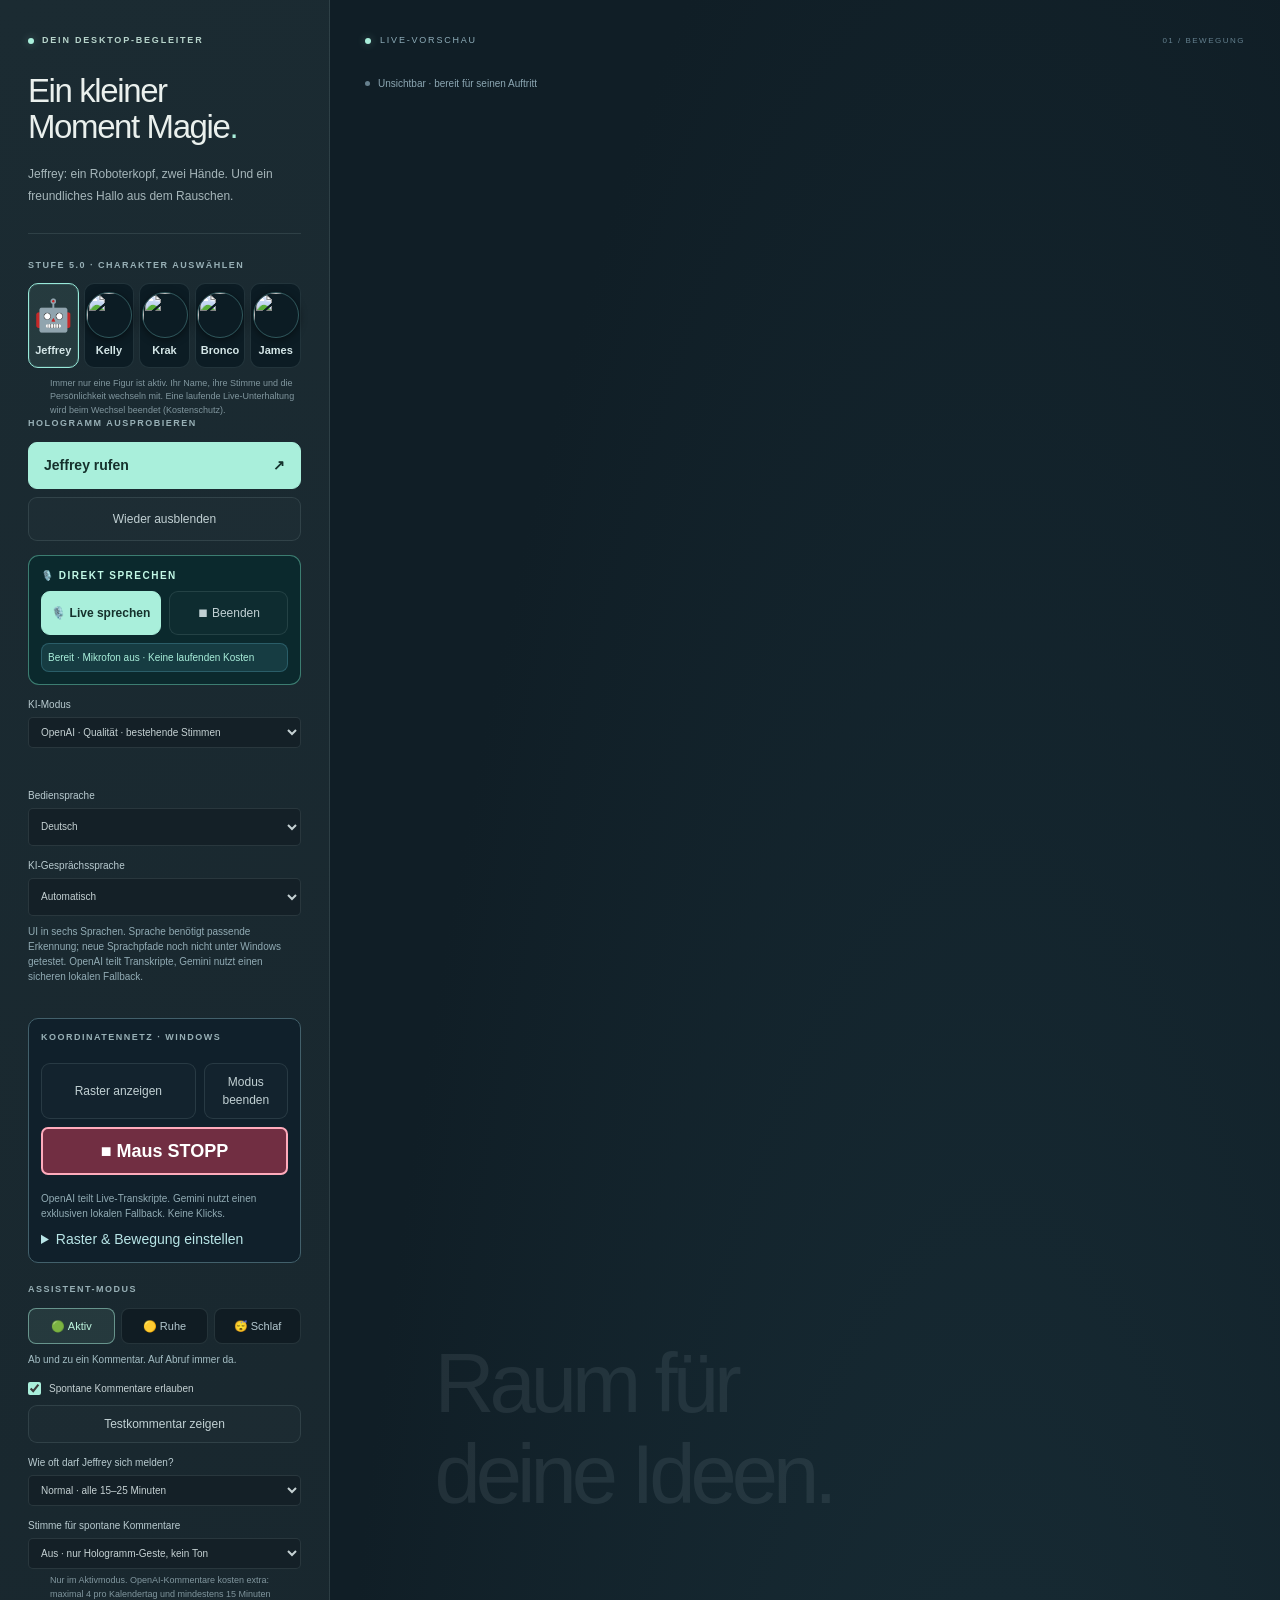
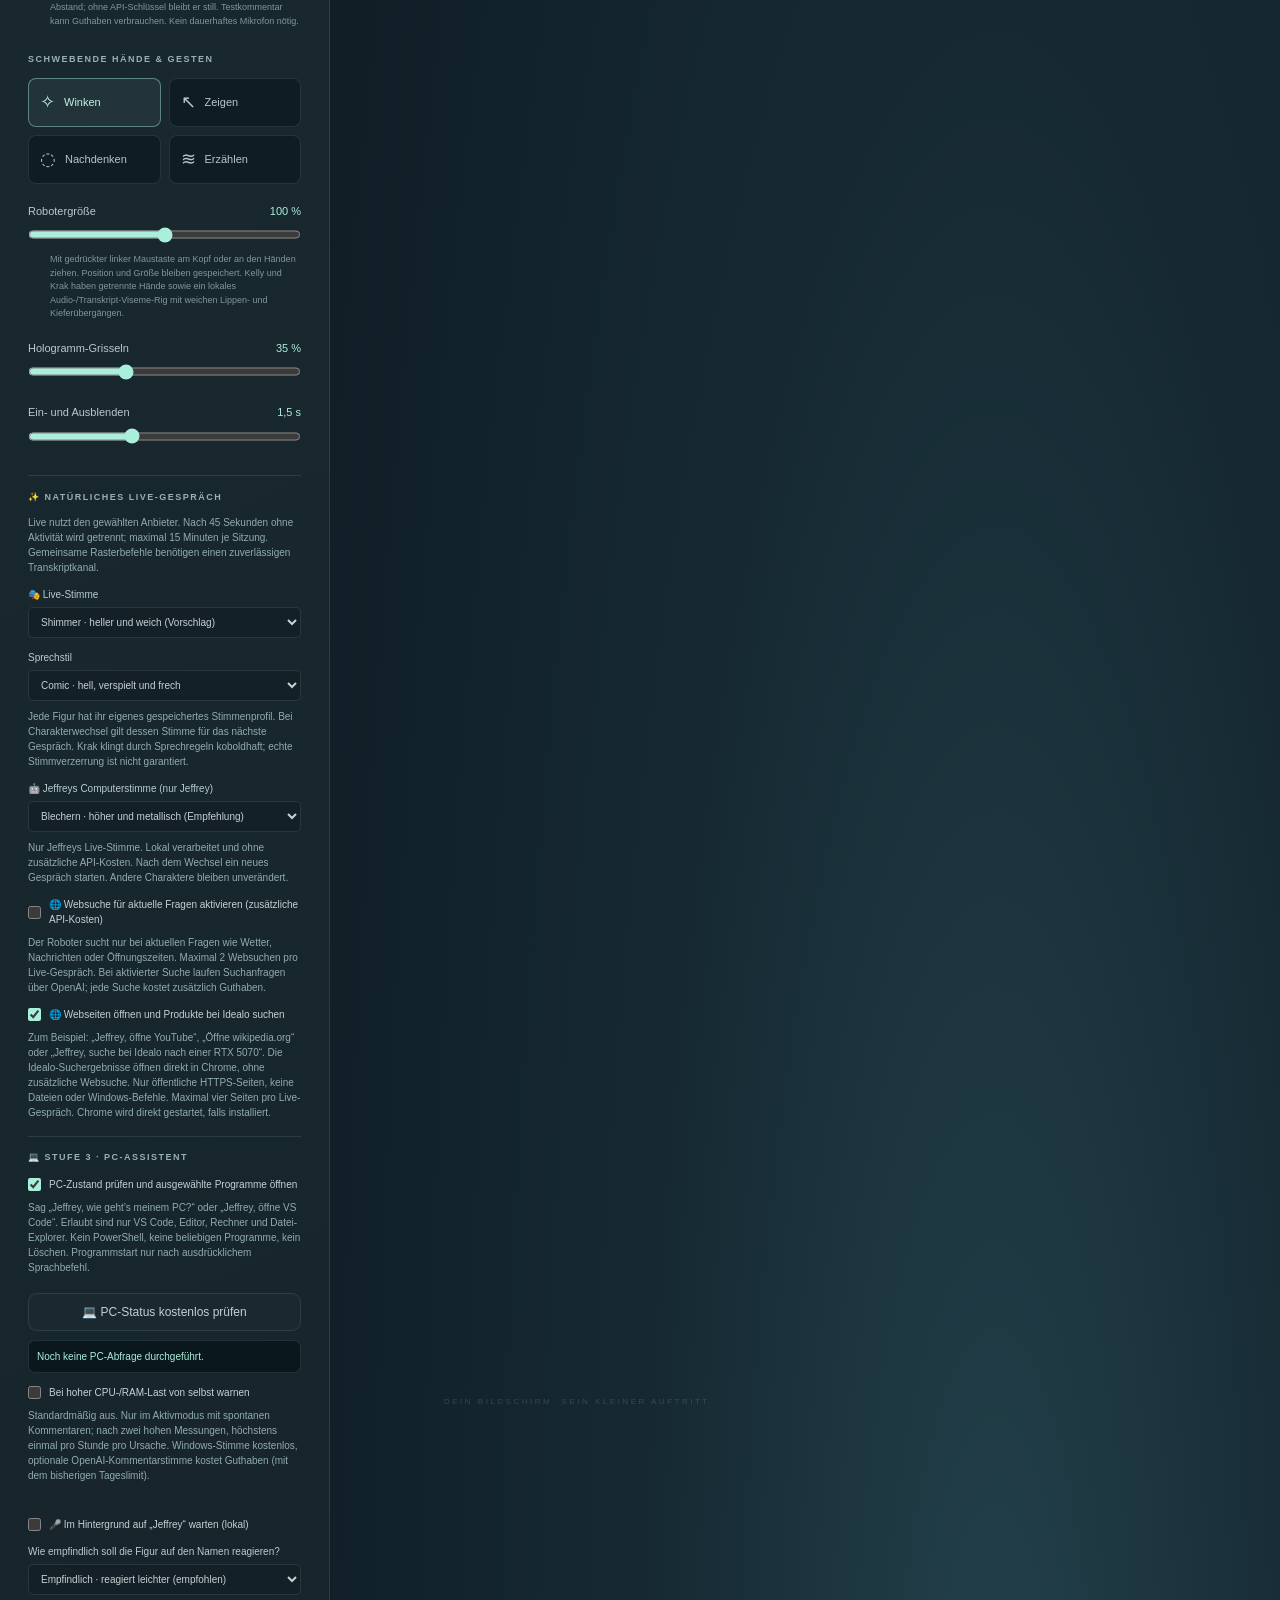
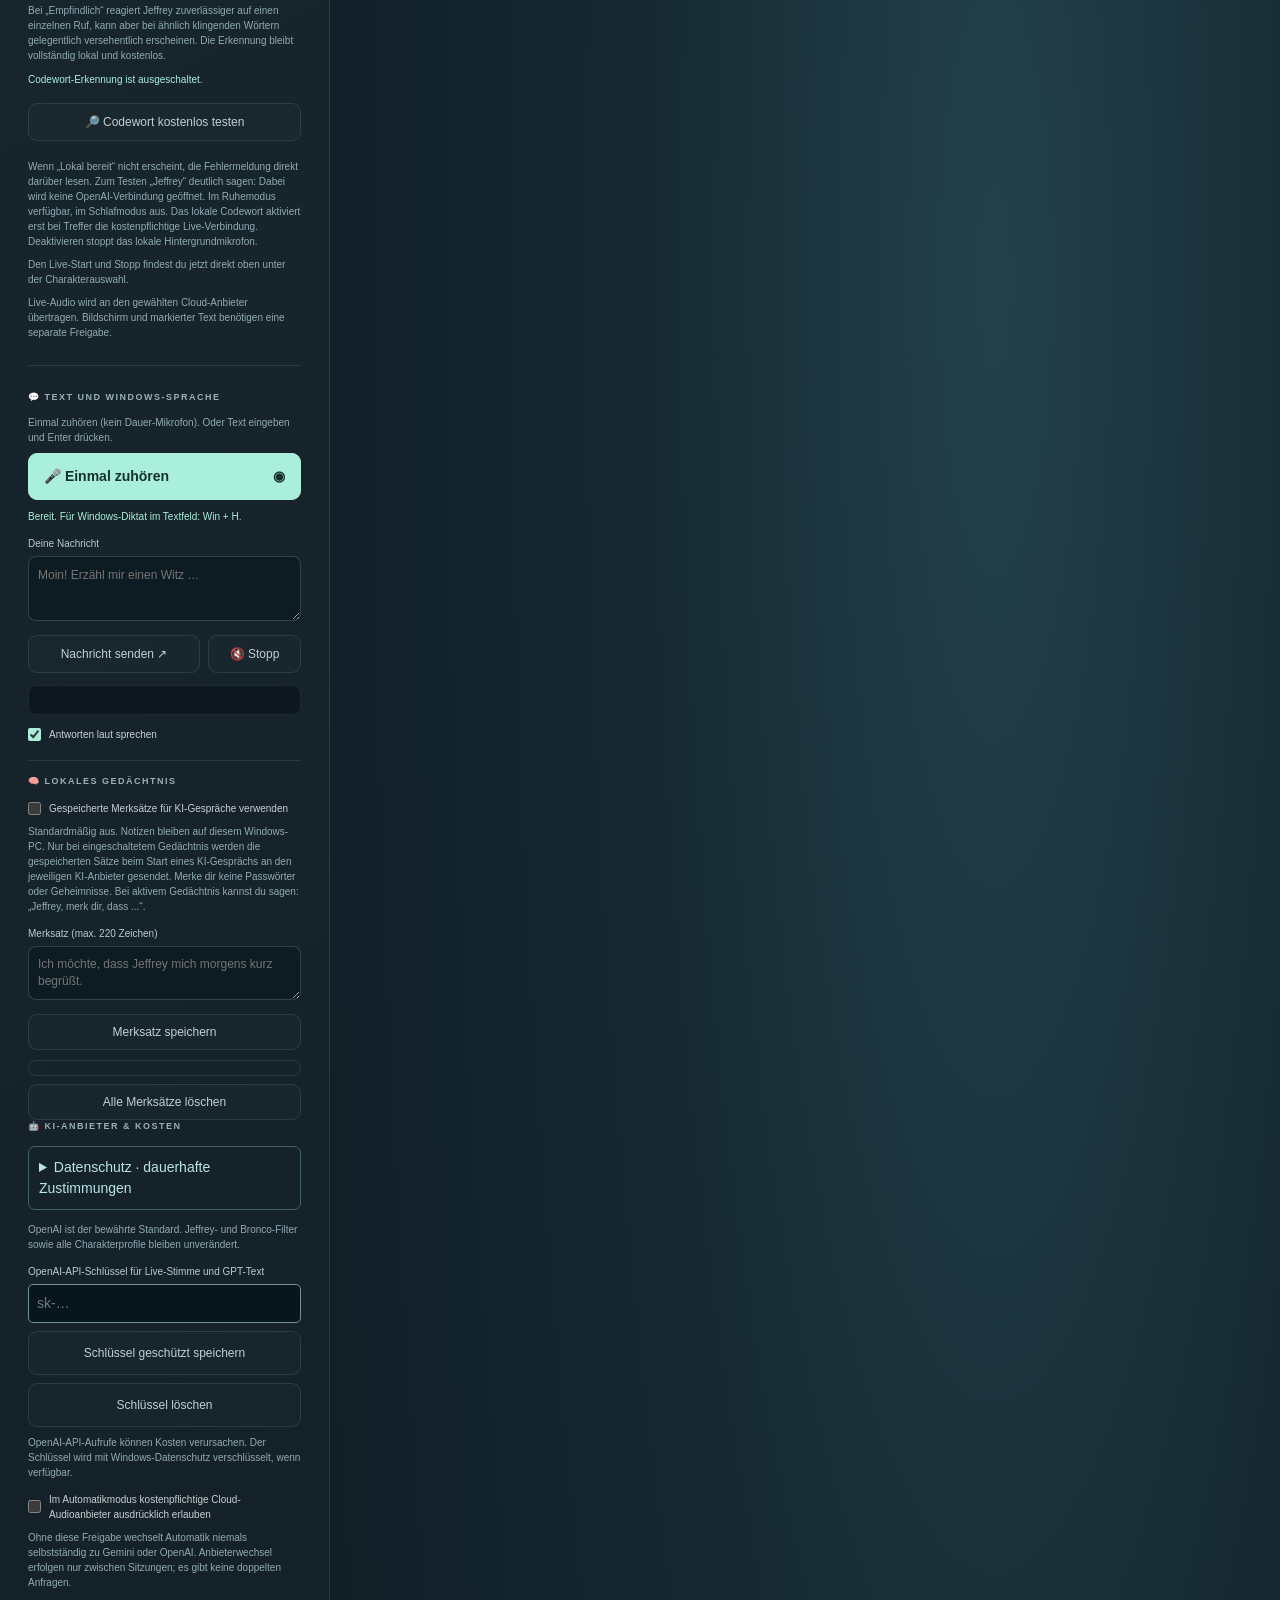
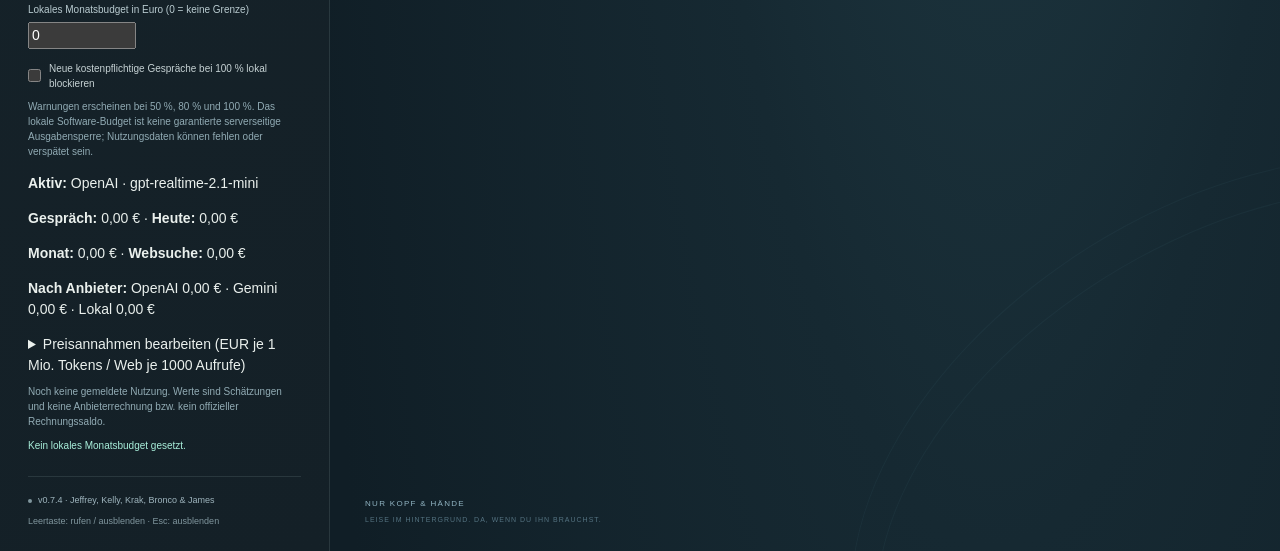
==== index.html @ 5d741fe4 "feat: localize controls and coordinate speech microphone ownership" ====
<!doctype html>
<html lang="de">
<head>
  <meta charset="utf-8">
  <meta name="viewport" content="width=device-width,initial-scale=1">
  <meta http-equiv="Content-Security-Policy" content="default-src 'self'; script-src 'self'; style-src 'self' 'unsafe-inline'; img-src 'self' data:; connect-src https://api.openai.com wss://*.openai.com; media-src 'self' blob:; object-src 'none'; base-uri 'none'; form-action 'none'">
  <title>Jeffrey & Freunde · Desktop-Assistent</title>
  <link rel="stylesheet" href="style.css">
  <link rel="stylesheet" href="lip-sync.css">
  <script src="locales/catalog.js" defer></script>
  <script src="i18n.js" defer></script>
  <script src="i18n-runtime.js" defer></script>
  <script src="mouse-locales.js" defer></script>
  <script src="model.js" defer></script>
  <script src="lip-sync.js" defer></script>
  <script src="renderer.js" defer></script>
  <script src="voice-commands.js" defer></script>
  <script src="mouse-commands.js" defer></script>
  <script src="bronco-voice.js" defer></script>
  <script src="jeffrey-voice.js" defer></script>
  <script src="realtime.js" defer></script>
  <script src="lip-sync-runtime.js" defer></script>
  <script src="visual-preview.js" defer></script>
</head>
<body>
  <main class="workspace">
    <aside class="panel">
      <div class="eyebrow"><span class="dot"></span> DEIN DESKTOP-BEGLEITER</div>
      <h1>Ein kleiner<br>Moment Magie<span>.</span></h1>
      <p class="intro" id="character-intro">Jeffrey: ein Roboterkopf, zwei Hände. Und ein freundliches Hallo aus dem Rauschen.</p>
      <div class="divider"></div>
      <div class="section-title">STUFE 5.0 · CHARAKTER AUSWÄHLEN</div>
      <div class="character-cards" role="group" aria-label="Desktop-Charakter">
        <button type="button" class="character-pick" data-character-choice="jeffrey" aria-pressed="true"><span class="mini-icon">🤖</span><span>Jeffrey</span></button>
        <button type="button" class="character-pick" data-character-choice="kelly" aria-pressed="false"><img src="assets/kelly.png" alt=""><span>Kelly</span></button>
        <button type="button" class="character-pick" data-character-choice="krak" aria-pressed="false"><img src="assets/krak.png" alt=""><span>Krak</span></button>
        <button type="button" class="character-pick" data-character-choice="bronco" aria-pressed="false"><img src="assets/bronco.png" alt=""><span>Bronco</span></button>
        <button type="button" class="character-pick" data-character-choice="james" aria-pressed="false"><img src="assets/james.png" alt=""><span>James</span></button>
      </div>
      <p class="hint">Immer nur eine Figur ist aktiv. Ihr Name, ihre Stimme und die Persönlichkeit wechseln mit. Eine laufende Live-Unterhaltung wird beim Wechsel beendet (Kostenschutz).</p>
      <div class="section-title">HOLOGRAMM AUSPROBIEREN</div>
      <button id="appear" class="primary">Jeffrey rufen <span>↗</span></button>
      <button id="dismiss" class="secondary">Wieder ausblenden</button>
      <div class="quick-live" aria-label="Schneller Gesprächsstart">
        <div class="section-title">🎙️ DIREKT SPRECHEN</div>
        <div class="voice-row"><button id="realtime-start" class="primary" type="button">🎙️ Live sprechen</button><button id="realtime-stop" class="secondary" type="button" disabled>⏹ Beenden</button></div>
        <p id="realtime-status" class="voice-status" role="status">Bereit · Mikrofon aus · Keine laufenden Kosten</p>
        <p id="realtime-error" class="voice-error" role="alert" hidden></p>
      </div>
      <div class="quick-provider">
        <label class="voice-label" for="ai-provider">KI-Modus</label>
        <select id="ai-provider" class="voice-select">
          <option value="openai" selected>OpenAI · Qualität · bestehende Stimmen</option>
          <option value="gemini">Gemini · Sparmodus · andere Stimmen</option>
          <option value="local">Lokal · Offline-Text über eigenen Server</option>
          <option value="auto">Automatisch · Kosten optimieren</option>
        </select>
      </div>
      <div class="language-settings" aria-label="Spracheinstellungen">
        <label class="voice-label" for="ui-locale" data-i18n="language.ui">Bediensprache</label>
        <select id="ui-locale" class="voice-select">
          <option value="de-DE">Deutsch</option><option value="en-GB">English</option><option value="zh-CN">简体中文</option><option value="ja-JP">日本語</option><option value="es-ES">Español</option><option value="pt-BR">Português (Brasil)</option>
        </select>
        <label class="voice-label" for="conversation-language" data-i18n="language.conversation">KI-Gesprächssprache</label>
        <select id="conversation-language" class="voice-select">
          <option value="auto" data-i18n="language.automatic">Automatisch</option><option value="de-DE">Deutsch</option><option value="en-GB">English</option><option value="zh-CN">简体中文</option><option value="ja-JP">日本語</option><option value="es-ES">Español</option><option value="pt-BR">Português (Brasil)</option>
        </select>
        <p class="voice-hint" data-i18n="language.notice"></p>
      </div>
      <section class="mouse-panel" aria-label="Lokale Mauspositionierung">
        <div class="section-title">KOORDINATENNETZ · WINDOWS</div>
        <div class="voice-row"><button id="mouse-start" class="secondary" type="button">Raster anzeigen</button><button id="mouse-exit" class="secondary" type="button">Modus beenden</button></div>
        <button id="mouse-stop" class="mouse-stop" type="button">■ Maus STOPP</button>
        <p id="mouse-status" class="voice-hint" role="status">Aus · Keine Klicks. Im Koordinatenmodus hört Windows lokal zu; Live pausiert.</p>
        <details><summary>Raster &amp; Bewegung einstellen</summary>
          <label for="mouse-opacity" class="voice-label">Sichtbarkeit <output id="mouse-opacity-value">100 %</output></label>
          <input id="mouse-opacity" type="range" min="0" max="100" step="1" value="100">
          <label for="mouse-speed" class="voice-label">Bewegungsgeschwindigkeit (Pixel/Sekunde)</label><input id="mouse-speed" class="voice-input" type="number" min="200" max="3000" step="100" value="900">
          <label for="mouse-depth" class="voice-label">Maximale Unterteilungstiefe (1–8, zusätzlich Pixelgrenze)</label><input id="mouse-depth" class="voice-input" type="number" min="1" max="8" step="1" value="4">
          <p class="voice-hint">„Berta 3“, „links oben“, „Feld unterteilen“, „zurück“, „Raster ausblenden“. Bei 0 % bleibt die lokale Sprachsteuerung aktiv. „Koordinatennetz beenden“ schaltet sie aus.</p>
        </details>
      </section>
      <div class="section-title mode-title">ASSISTENT-MODUS</div>
      <div class="mode-grid" role="group" aria-label="Modus wählen">
        <button data-modechoice="active" aria-pressed="true">🟢 Aktiv</button>
        <button data-modechoice="quiet" aria-pressed="false">🟡 Ruhe</button>
        <button data-modechoice="sleep" aria-pressed="false">😴 Schlaf</button>
      </div>
      <p class="mode-description" id="mode-description">Ab und zu ein Kommentar. Auf Abruf immer da.</p>
      <label class="toggle comment-toggle"><input id="comments" type="checkbox" checked><span>Spontane Kommentare erlauben</span></label>
      <button id="test-comment" class="secondary">Testkommentar zeigen</button>
      <label for="comment-frequency" class="voice-label">Wie oft darf <span class="selected-name">Jeffrey</span> sich melden?</label>
      <select id="comment-frequency" class="voice-select">
        <option value="rare">Selten · alle 35–55 Minuten</option>
        <option value="normal" selected>Normal · alle 15–25 Minuten</option>
        <option value="often">Gesprächig · alle 7–12 Minuten</option>
      </select>
      <label for="comment-voice" class="voice-label">Stimme für spontane Kommentare</label>
      <select id="comment-voice" class="voice-select">
        <option value="off">Aus · nur Hologramm-Geste, kein Ton</option>
        <option value="windows">Windows-Stimme · kostenlos</option>
        <option value="openai">OpenAI-Stimme der Figur · kostenpflichtig</option>
      </select>
      <p class="hint">Nur im Aktivmodus. OpenAI-Kommentare kosten extra: maximal 4 pro Kalendertag und mindestens 15 Minuten Abstand; ohne API-Schlüssel bleibt er still. Testkommentar kann Guthaben verbrauchen. Kein dauerhaftes Mikrofon nötig.</p>
      <div class="section-title gesture-title">SCHWEBENDE HÄNDE & GESTEN</div>
      <div class="gestures" role="group" aria-label="Geste wählen">
        <button data-gesture="wave" aria-pressed="true">✧ <span>Winken</span></button>
        <button data-gesture="point" aria-pressed="false">↖ <span>Zeigen</span></button>
        <button data-gesture="think" aria-pressed="false">◌ <span>Nachdenken</span></button>
        <button data-gesture="talk" aria-pressed="false">≋ <span>Erzählen</span></button>
      </div>
      <label class="slider-label" for="size">Robotergröße <output id="size-value">100 %</output></label>
      <input id="size" type="range" min="50" max="150" step="5" value="100">
      <p class="hint">Mit gedrückter linker Maustaste am Kopf oder an den Händen ziehen. Position und Größe bleiben gespeichert. Kelly und Krak haben getrennte Hände sowie ein lokales Audio-/Transkript-Viseme-Rig mit weichen Lippen- und Kieferübergängen.</p>
      <label class="slider-label" for="intensity">Hologramm-Grisseln <output id="intensity-value">35 %</output></label>
      <input id="intensity" type="range" min="0" max="100" value="35">
      <label class="slider-label" for="duration">Ein- und Ausblenden <output id="duration-value">1,5 s</output></label>
      <input id="duration" type="range" min="600" max="3000" step="100" value="1500">

      <div class="native-position"><label for="corner">Bildschirmecke</label><select id="corner"><option value="bottom-right">Unten rechts</option><option value="bottom-left">Unten links</option><option value="top-right">Oben rechts</option><option value="top-left">Oben links</option><option value="free">Frei platziert</option></select></div>
      <div class="voice-panel">
        <div class="section-title">✨ NATÜRLICHES LIVE-GESPRÄCH</div>
        <p class="voice-hint">OpenAI Realtime Mini · Helle Comic-Stimme voreingestellt · Direkt sprechen und Antwort hören. Per Knopf oder Codewort starten. Sage „[Name], verschwinde“, um sofort Schluss zu machen. Bei 45 Sekunden Gesprächspause automatisch aus (Sicherheitslimit: 15 Minuten).</p>
        <label class="voice-label" for="live-voice">🎭 Live-Stimme</label>
        <select id="live-voice" class="voice-select">
          <option value="shimmer" selected>Shimmer · heller und weich (Vorschlag)</option>
          <option value="coral">Coral · frisch und freundlich</option>
          <option value="marin">Marin · bisherige Stimme</option>
          <option value="verse">Verse · ausdrucksvoll</option>
          <option value="ash">Ash · alternative männliche Stimme</option>
          <option value="sage">Sage · ruhig</option>
          <option value="cedar">Cedar · warm</option>
        </select>
        <label class="voice-label" for="voice-style">Sprechstil</label>
        <select id="voice-style" class="voice-select">
          <option value="comic" selected>Comic · hell, verspielt und frech</option>
          <option value="normal">Natürlich · entspannt</option>
          <option value="energetic">Lebhaft · voller Energie</option>
        </select>
        <p class="voice-hint">Jede Figur hat ihr eigenes gespeichertes Stimmenprofil. Bei Charakterwechsel gilt dessen Stimme für das nächste Gespräch. Krak klingt durch Sprechregeln koboldhaft; echte Stimmverzerrung ist nicht garantiert.</p>
        <div id="jeffrey-voice-row" class="bronco-voice-controls">
          <label class="voice-label" for="jeffrey-voice-effect">🤖 Jeffreys Computerstimme (nur Jeffrey)</label>
          <select id="jeffrey-voice-effect" class="voice-select">
            <option value="off">Original · ohne lokalen Filter</option>
            <option value="light">Leicht · etwas heller, dezent technisch</option>
            <option value="tin" selected>Blechern · höher und metallisch (Empfehlung)</option>
            <option value="robot">Robotisch · deutlich höher und künstlicher</option>
          </select>
          <p class="voice-hint">Nur Jeffreys Live-Stimme. Lokal verarbeitet und ohne zusätzliche API-Kosten. Nach dem Wechsel ein neues Gespräch starten. Andere Charaktere bleiben unverändert.</p>
        </div>
        <div id="bronco-voice-row" class="bronco-voice-controls" hidden>
          <label class="voice-label" for="bronco-voice-effect">🔧 Broncos Schrottplatz-Stimme (nur Bronco)</label>
          <select id="bronco-voice-effect" class="voice-select">
            <option value="off">Originalstimme · ohne Effekt</option>
            <option value="rough">Rau · etwas tiefer</option>
            <option value="hard" selected>Hart · tief, kratzig und metallisch</option>
            <option value="extreme">Extrem · sehr tief und schrottig</option>
          </select>
          <p class="voice-hint">Wirkt lokal auf Broncos Live-Stimme; keine Extra-API-Kosten. Nach dem Umschalten ein neues Live-Gespräch starten. Falls der Pitch-Effekt unter Windows nicht verfügbar ist, bleibt der raue Klangfilter aktiv.</p>
        </div>
        <label class="toggle"><input id="web-enabled" type="checkbox"><span>🌐 Websuche für aktuelle Fragen aktivieren (zusätzliche API-Kosten)</span></label>
        <p class="voice-hint">Der Roboter sucht nur bei aktuellen Fragen wie Wetter, Nachrichten oder Öffnungszeiten. Maximal 2 Websuchen pro Live-Gespräch. Bei aktivierter Suche laufen Suchanfragen über OpenAI; jede Suche kostet zusätzlich Guthaben.</p>
        <label class="toggle"><input id="browser-enabled" type="checkbox" checked><span>🌐 Webseiten öffnen und Produkte bei Idealo suchen</span></label>
        <p class="voice-hint">Zum Beispiel: „Jeffrey, öffne YouTube“, „Öffne wikipedia.org“ oder „Jeffrey, suche bei Idealo nach einer RTX 5070“. Die Idealo-Suchergebnisse öffnen direkt in Chrome, ohne zusätzliche Websuche. Nur öffentliche HTTPS-Seiten, keine Dateien oder Windows-Befehle. Maximal vier Seiten pro Live-Gespräch. Chrome wird direkt gestartet, falls installiert.</p>
        <div class="pc-panel">
          <div class="section-title">💻 STUFE 3 · PC-ASSISTENT</div>
          <label class="toggle"><input id="pc-tools-enabled" type="checkbox" checked><span>PC-Zustand prüfen und ausgewählte Programme öffnen</span></label>
          <p class="voice-hint">Sag „Jeffrey, wie geht’s meinem PC?“ oder „Jeffrey, öffne VS Code“. Erlaubt sind nur VS Code, Editor, Rechner und Datei-Explorer. Kein PowerShell, keine beliebigen Programme, kein Löschen. Programmstart nur nach ausdrücklichem Sprachbefehl.</p>
          <button id="pc-status-test" class="secondary" type="button">💻 PC-Status kostenlos prüfen</button>
          <p id="pc-status-result" class="voice-status" role="status">Noch keine PC-Abfrage durchgeführt.</p>
          <label class="toggle"><input id="pc-alerts-enabled" type="checkbox"><span>Bei hoher CPU-/RAM-Last von selbst warnen</span></label>
          <p class="voice-hint">Standardmäßig aus. Nur im Aktivmodus mit spontanen Kommentaren; nach zwei hohen Messungen, höchstens einmal pro Stunde pro Ursache. Windows-Stimme kostenlos, optionale OpenAI-Kommentarstimme kostet Guthaben (mit dem bisherigen Tageslimit).</p>
        </div>
        <label class="toggle"><input id="wake-enabled" type="checkbox"><span>🎤 Im Hintergrund auf „Jeffrey“ warten (lokal)</span></label>
        <label for="wake-sensitivity" class="voice-label">Wie empfindlich soll die Figur auf den Namen reagieren?</label>
        <select id="wake-sensitivity" class="voice-select">
          <option value="sensitive" selected>Empfindlich · reagiert leichter (empfohlen)</option>
          <option value="normal">Normal · weniger Fehlalarme</option>
          <option value="strict">Streng · nur sehr sichere Treffer</option>
        </select>
        <p class="voice-hint">Bei „Empfindlich“ reagiert Jeffrey zuverlässiger auf einen einzelnen Ruf, kann aber bei ähnlich klingenden Wörtern gelegentlich versehentlich erscheinen. Die Erkennung bleibt vollständig lokal und kostenlos.</p>
        <p id="wake-status" class="voice-status" role="status">Codewort-Erkennung ist ausgeschaltet.</p>
        <button id="wake-test" class="secondary" type="button">🔎 Codewort kostenlos testen</button>
        <p class="voice-hint">Wenn „Lokal bereit“ nicht erscheint, die Fehlermeldung direkt darüber lesen. Zum Testen „Jeffrey“ deutlich sagen: Dabei wird keine OpenAI-Verbindung geöffnet. Im Ruhemodus verfügbar, im Schlafmodus aus. Das lokale Codewort aktiviert erst bei Treffer die kostenpflichtige Live-Verbindung. Deaktivieren stoppt das lokale Hintergrundmikrofon.</p>
        <p class="voice-hint">Den Live-Start und Stopp findest du jetzt direkt oben unter der Charakterauswahl.</p>
        <p class="voice-hint">🔒 Dein API-Schlüssel bleibt im Windows-Hauptprozess. Bei Live-Gesprächen werden Mikrofondaten an OpenAI übertragen und nach Nutzung abgerechnet. Kopfhörer helfen gegen Echo. Die klassische Windows-Sprachfunktion bleibt unten als Alternative erhalten.</p>
        <div class="divider"></div>
        <div class="section-title">💬 TEXT UND WINDOWS-SPRACHE</div>
        <p class="voice-hint">Einmal zuhören (kein Dauer-Mikrofon). Oder Text eingeben und Enter drücken.</p>
        <button id="voice-listen" class="primary" type="button">🎤 Einmal zuhören <span>◉</span></button>
        <p class="voice-status" id="voice-status" role="status">Bereit. Für Windows-Diktat im Textfeld: Win + H.</p>
        <label for="chat-input" class="voice-label">Deine Nachricht</label>
        <textarea id="chat-input" rows="2" maxlength="1200" placeholder="Moin! Erzähl mir einen Witz …"></textarea>
        <div class="voice-row"><button id="chat-send" class="secondary" type="button">Nachricht senden ↗</button><button id="stop-speaking" class="secondary" type="button">🔇 Stopp</button></div>
        <div id="chat-log" class="chat-log" aria-live="polite" aria-label="Letzte Unterhaltung"></div>
        <p id="voice-error" class="voice-error" role="alert" hidden></p>
        <label class="toggle"><input id="speak-replies" type="checkbox" checked><span>Antworten laut sprechen</span></label>
        <div class="memory-panel">
          <div class="section-title">🧠 LOKALES GEDÄCHTNIS</div>
          <label class="toggle"><input id="memory-enabled" type="checkbox"><span>Gespeicherte Merksätze für KI-Gespräche verwenden</span></label>
          <p class="voice-hint">Standardmäßig aus. Notizen bleiben auf diesem Windows-PC. Nur bei eingeschaltetem Gedächtnis werden die gespeicherten Sätze beim Start eines KI-Gesprächs an den jeweiligen KI-Anbieter gesendet. Merke dir keine Passwörter oder Geheimnisse. Bei aktivem Gedächtnis kannst du sagen: „Jeffrey, merk dir, dass ...“.</p>
          <label for="memory-note" class="voice-label">Merksatz (max. 220 Zeichen)</label>
          <textarea id="memory-note" rows="2" maxlength="220" placeholder="Ich möchte, dass Jeffrey mich morgens kurz begrüßt."></textarea>
          <button id="memory-add" type="button" class="secondary">Merksatz speichern</button>
          <div id="memory-list" class="memory-list" aria-live="polite"></div>
          <button id="memory-clear" class="secondary" type="button">Alle Merksätze löschen</button>
        </div>
        <div class="provider-panel">
          <div class="section-title">🤖 KI-ANBIETER &amp; KOSTEN</div>
          <details class="privacy-panel"><summary>Datenschutz · dauerhafte Zustimmungen</summary>
            <p class="voice-hint">Nur für ausdrückliche Anfragen, getrennt nach Datenart und Empfänger. „Einmal erlauben“ gilt für genau eine Anfrage. Lokales Vorlesen benötigt keine Cloud-Zustimmung. Windows-Systemberechtigungen werden dadurch nicht ersetzt.</p>
            <p id="privacy-screen-status" class="voice-hint"></p><button id="privacy-screen-revoke" type="button" class="secondary">Bildschirm-Freigabe widerrufen</button>
            <p id="privacy-text-status" class="voice-hint"></p><button id="privacy-text-revoke" type="button" class="secondary">Text-Freigabe widerrufen</button>
          </details>
          <p id="provider-description" class="voice-hint">OpenAI ist der bewährte Standard. Jeffrey- und Bronco-Filter sowie alle Charakterprofile bleiben unverändert.</p>

          <div id="local-provider-box" class="key-box" hidden>
            <label class="voice-label" for="local-base-url">Lokale OpenAI-kompatible Serveradresse</label>
            <input id="local-base-url" type="url" value="http://127.0.0.1:11434/v1" spellcheck="false">
            <label class="voice-label" for="local-model">Lokales Modell</label>
            <input id="local-model" type="text" maxlength="120" placeholder="z. B. llama3.2 oder qwen2.5">
            <button id="load-local-models" class="secondary" type="button">Lokale Modelle prüfen</button>
            <p id="local-model-status" class="voice-status" role="status">Textmodus: Ollama, LM Studio oder llama.cpp auf diesem PC. Kein vollständiges Realtime-Audio.</p>
          </div>

          <div id="gemini-key-box" class="key-box" hidden>
            <label class="voice-label" for="gemini-model">Gemini-Live-Modell</label>
            <input id="gemini-model" type="text" maxlength="120" value="gemini-3.8-live" spellcheck="false">
            <label class="voice-label" for="gemini-api-key">Gemini-API-Schlüssel</label>
            <input id="gemini-api-key" type="password" autocomplete="off" spellcheck="false" placeholder="AQ.… oder AIza…">
            <button id="save-gemini-key" class="secondary" type="button">Gemini-Schlüssel geschützt speichern</button>
            <button id="clear-gemini-key" class="secondary" type="button">Gemini-Schlüssel löschen</button>
            <p class="voice-hint">Neue Gemini-Authorization Keys können mit AQ. beginnen; ältere Standard-Keys mit AIza werden ebenfalls akzeptiert. Gemini-Stimmen klingen anders als die OpenAI-Stimmen. Das Free Tier ist nicht unbegrenzt kostenlos und je nach Region/Konto nicht garantiert. Bei unbezahlten Diensten kann Google Inhalte zur Produktverbesserung verwenden; keine sensiblen Daten senden. In EWR, Schweiz und Vereinigtem Königreich gelten besondere Paid-Service-Bedingungen.</p>
          </div>

          <div id="key-box" class="key-box">
            <label class="voice-label" for="api-key">OpenAI-API-Schlüssel für Live-Stimme und GPT-Text</label>
            <input id="api-key" type="password" autocomplete="off" spellcheck="false" placeholder="sk-…">
            <button id="save-api-key" class="secondary" type="button">Schlüssel geschützt speichern</button>
            <button id="clear-api-key" class="secondary" type="button">Schlüssel löschen</button>
            <p class="voice-hint">OpenAI-API-Aufrufe können Kosten verursachen. Der Schlüssel wird mit Windows-Datenschutz verschlüsselt, wenn verfügbar.</p>
          </div>

          <label class="toggle"><input id="auto-paid-fallback" type="checkbox"><span>Im Automatikmodus kostenpflichtige Cloud-Audioanbieter ausdrücklich erlauben</span></label>
          <p class="voice-hint">Ohne diese Freigabe wechselt Automatik niemals selbstständig zu Gemini oder OpenAI. Anbieterwechsel erfolgen nur zwischen Sitzungen; es gibt keine doppelten Anfragen.</p>
          <label class="voice-label" for="monthly-budget">Lokales Monatsbudget in Euro (0 = keine Grenze)</label>
          <input id="monthly-budget" type="number" min="0" max="100000" step="0.01" value="0">
          <label class="toggle"><input id="block-paid-budget" type="checkbox"><span>Neue kostenpflichtige Gespräche bei 100 % lokal blockieren</span></label>
          <p class="voice-hint">Warnungen erscheinen bei 50 %, 80 % und 100 %. Das lokale Software-Budget ist keine garantierte serverseitige Ausgabensperre; Nutzungsdaten können fehlen oder verspätet sein.</p>

          <div class="cost-summary" aria-label="Lokale Kostenschätzung">
            <p><strong>Aktiv:</strong> <span id="cost-provider">OpenAI</span> · <span id="cost-model">gpt-realtime-2.1-mini</span></p>
            <p><strong>Gespräch:</strong> <span id="cost-session">0,00 €</span> · <strong>Heute:</strong> <span id="cost-day">0,00 €</span></p>
            <p><strong>Monat:</strong> <span id="cost-month">0,00 €</span> · <strong>Websuche:</strong> <span id="cost-web">0,00 €</span></p>
            <p><strong>Nach Anbieter:</strong> OpenAI <span id="cost-openai">0,00 €</span> · Gemini <span id="cost-gemini">0,00 €</span> · Lokal <span id="cost-local">0,00 €</span></p>
            <details class="pricing-settings"><summary>Preisannahmen bearbeiten (EUR je 1 Mio. Tokens / Web je 1000 Aufrufe)</summary>
              <label class="voice-label" for="price-openai-text-input">OpenAI Text Input</label><input class="price-input" id="price-openai-text-input" type="number" min="0" max="100000" step="0.01" value="0.60">
              <label class="voice-label" for="price-openai-text-output">OpenAI Text Output</label><input class="price-input" id="price-openai-text-output" type="number" min="0" max="100000" step="0.01" value="2.40">
              <label class="voice-label" for="price-openai-audio-input">OpenAI Audio Input</label><input class="price-input" id="price-openai-audio-input" type="number" min="0" max="100000" step="0.01" value="10">
              <label class="voice-label" for="price-openai-audio-output">OpenAI Audio Output</label><input class="price-input" id="price-openai-audio-output" type="number" min="0" max="100000" step="0.01" value="20">
              <label class="voice-label" for="price-gemini-text-input">Gemini Text Input</label><input class="price-input" id="price-gemini-text-input" type="number" min="0" max="100000" step="0.01" value="0.75">
              <label class="voice-label" for="price-gemini-text-output">Gemini Text Output</label><input class="price-input" id="price-gemini-text-output" type="number" min="0" max="100000" step="0.01" value="4.50">
              <label class="voice-label" for="price-gemini-audio-input">Gemini Audio Input</label><input class="price-input" id="price-gemini-audio-input" type="number" min="0" max="100000" step="0.01" value="3">
              <label class="voice-label" for="price-gemini-audio-output">Gemini Audio Output</label><input class="price-input" id="price-gemini-audio-output" type="number" min="0" max="100000" step="0.01" value="12">
              <label class="voice-label" for="price-openai-web">OpenAI Websuche je 1000 Aufrufe</label><input class="price-input" id="price-openai-web" type="number" min="0" max="100000" step="0.01" value="10">
              <p class="voice-hint">Stichtag der Vorgaben: 24.10.2026. Änderungen gelten für neue Nutzungseinträge; Anbieterpreise bitte regelmäßig prüfen.</p>
            </details>
            <p id="cost-quality" class="voice-hint">Noch keine gemeldete Nutzung. Werte sind Schätzungen und keine Anbieterrechnung bzw. kein offizieller Rechnungssaldo.</p>
            <p id="budget-status" class="voice-status" role="status">Kein lokales Monatsbudget gesetzt.</p>
          </div>
        </div>
      </div>
      <div class="footnote"><span class="tiny-dot"></span> v0.7.4 · Jeffrey, Kelly, Krak, Bronco & James</div>
      <p class="shortcut">Leertaste: rufen / ausblenden · Esc: ausblenden</p>
      <p class="native-shortcut">Überall: Strg + Alt + Leertaste<br>Fenster schließen = weiter im Infobereich.<br>Dort per Rechtsklick: Modi und Beenden.</p>
    </aside>
    <section id="stage" aria-label="Vorschau von Jeffrey, dem Desktop-Roboter">
      <div class="preview-label"><span class="dot"></span> LIVE-VORSCHAU <span class="preview-tag">01 / BEWEGUNG</span></div>
      <div class="desktop-art" aria-hidden="true"><div class="orbit orbit-one"></div><div class="orbit orbit-two"></div><div class="art-word">Raum für<br>deine Ideen.</div><div class="art-caption">DEIN BILDSCHIRM. SEIN KLEINER AUFTRITT.</div></div>
      <div class="status"><span id="status-dot"></span><span id="status-text" role="status">Unsichtbar · bereit für seinen Auftritt</span></div>
      <div id="robot" data-phase="hidden" data-gesture="wave" aria-hidden="true">
        <div class="robot-float">
          <div class="portrait-shell" aria-hidden="true">
            <div class="portrait-avatar portrait-kelly">
              <img class="portrait-head" src="assets/kelly-head.png" alt="">
              <img class="portrait-hand portrait-left" src="assets/kelly-hand-left.png" alt="">
              <img class="portrait-hand portrait-right" src="assets/kelly-hand-right.png" alt="">
              <img class="portrait-lips" src="assets/kelly-lip-2.png" alt="">
            </div>
            <div class="portrait-avatar portrait-krak">
              <img class="portrait-head" src="assets/krak-head.png" alt="">
              <img class="portrait-hand portrait-left" src="assets/krak-hand-left.png" alt="">
              <img class="portrait-hand portrait-right" src="assets/krak-hand-right.png" alt="">
              <img class="portrait-lips" src="assets/krak-lip-3.png" alt="">
            </div>
            <div class="portrait-avatar portrait-bronco">
              <img class="portrait-head" src="assets/bronco-head.png" alt="">
              <img class="portrait-jaw" src="assets/bronco-jaw.png" alt="">
              <img class="portrait-hand portrait-left" src="assets/bronco-hand-left.png" alt="">
              <img class="portrait-hand portrait-right" src="assets/bronco-hand-right.png" alt="">
            </div>
            <div class="portrait-avatar portrait-james">
              <img class="portrait-head" src="assets/james-head.png" alt="">
              <img class="portrait-jaw" src="assets/james-jaw.png" alt="">
              <img class="portrait-hand portrait-left" src="assets/james-hand-left.png" alt="">
              <img class="portrait-hand portrait-right" src="assets/james-hand-right.png" alt="">
            </div>
          </div>
          <svg class="character" viewBox="0 0 460 390" aria-label="Freundlicher Roboterkopf mit schwebenden Händen" role="img">
            <defs>
              <linearGradient id="shell" x1="0" y1="0" x2="0.9" y2="1"><stop stop-color="#fff6dc"/><stop offset=".42" stop-color="#e9e4d4"/><stop offset="1" stop-color="#88969e"/></linearGradient>
              <linearGradient id="edge" x1="0" x2="1" y2="1"><stop stop-color="#b7c3c8"/><stop offset=".5" stop-color="#f6f1e1"/><stop offset="1" stop-color="#62717d"/></linearGradient>
              <linearGradient id="screen" x1="0" y1="0" x2="1" y2="1"><stop stop-color="#1b3444"/><stop offset=".55" stop-color="#08131f"/><stop offset="1" stop-color="#122333"/></linearGradient>
              <radialGradient id="iris"><stop stop-color="#173553"/><stop offset=".55" stop-color="#368bcc"/><stop offset=".86" stop-color="#8aeaff"/><stop offset="1" stop-color="#d7fbff"/></radialGradient>
              <radialGradient id="halo"><stop stop-color="#59d8ff" stop-opacity=".19"/><stop offset="1" stop-color="#59d8ff" stop-opacity="0"/></radialGradient>
              <filter id="glow"><feGaussianBlur stdDeviation="2.6"/></filter>
              <pattern id="lines" width="4" height="5" patternUnits="userSpaceOnUse"><path d="M0 0H4" stroke="#84efff" stroke-opacity=".13"/></pattern>
            </defs>
            <ellipse cx="230" cy="213" rx="206" ry="166" fill="url(#halo)"/>
            <g class="head">
              <rect x="80" y="108" width="42" height="112" rx="21" fill="url(#edge)" stroke="#68818e" stroke-width="2"/>
              <rect x="89" y="131" width="9" height="65" rx="4" fill="#83eaff"/>
              <rect x="338" y="108" width="42" height="112" rx="21" fill="url(#edge)" stroke="#68818e" stroke-width="2"/>
              <rect x="362" y="131" width="9" height="65" rx="4" fill="#83eaff"/>
              <rect x="104" y="60" width="252" height="222" rx="83" fill="url(#shell)" stroke="#c0d0d2" stroke-width="2"/>
              <path d="M134 109Q158 70 218 72" fill="none" stroke="#fff9e9" stroke-width="5" stroke-linecap="round" opacity=".85"/>
              <rect x="121" y="82" width="218" height="180" rx="66" fill="#4b5a62"/>
              <rect x="126" y="87" width="208" height="170" rx="62" fill="url(#screen)" stroke="#738d9c" stroke-width="2"/>
              <path d="M151 113Q184 95 214 100" stroke="#fff" stroke-opacity=".1" stroke-width="13" fill="none" stroke-linecap="round"/>
              <g class="eyes">
                <ellipse cx="183" cy="163" rx="30" ry="37" fill="#c3edff" opacity=".45" filter="url(#glow)"/>
                <ellipse cx="277" cy="163" rx="30" ry="37" fill="#c3edff" opacity=".45" filter="url(#glow)"/>
                <ellipse cx="183" cy="163" rx="27" ry="34" fill="url(#iris)"/>
                <ellipse cx="277" cy="163" rx="27" ry="34" fill="url(#iris)"/>
                <ellipse cx="185" cy="166" rx="13" ry="22" fill="#09233b"/>
                <ellipse cx="275" cy="166" rx="13" ry="22" fill="#09233b"/>
                <ellipse cx="175" cy="149" rx="8" ry="10" fill="#fff"/>
                <ellipse cx="267" cy="149" rx="8" ry="10" fill="#fff"/>
                <circle cx="193" cy="176" r="3" fill="#c9f6ff"/>
                <circle cx="285" cy="176" r="3" fill="#c9f6ff"/>
              </g>
              <path class="brow-left" d="M159 116Q179 103 199 112" fill="none" stroke="#7adfff" stroke-width="5" stroke-linecap="round"/>
              <path d="M260 112Q282 103 299 116" fill="none" stroke="#7adfff" stroke-width="5" stroke-linecap="round"/>
              <ellipse cx="155" cy="198" rx="12" ry="5" fill="#a9c7ff" opacity=".18"/>
              <ellipse cx="305" cy="198" rx="12" ry="5" fill="#a9c7ff" opacity=".18"/>
              <path class="mouth" d="M213 207Q230 228 247 207" fill="none" stroke="#8cefff" stroke-width="6" stroke-linecap="round"/>
              <rect x="205" y="69" width="50" height="5" rx="2.5" fill="#75dcff"/>
              <path d="M207 271H253" stroke="#f4f7e9" stroke-width="2" stroke-linecap="round"/>
              <rect x="126" y="87" width="208" height="170" rx="62" fill="url(#lines)"/>
            </g>
            <g class="hand hand-left">
              <ellipse cx="67" cy="286" rx="31" ry="33" fill="url(#shell)" stroke="#b3c2c6" stroke-width="2"/>
              <g fill="url(#shell)" stroke="#99aeb8" stroke-width="1.5">
                <rect x="39" y="243" width="13" height="34" rx="6.5" transform="rotate(-20 45 260)"/>
                <rect x="55" y="235" width="13" height="38" rx="6.5"/>
                <rect x="72" y="238" width="13" height="36" rx="6.5" transform="rotate(12 78 256)"/>
                <rect x="87" y="249" width="12" height="30" rx="6" transform="rotate(25 93 264)"/>
                <rect x="27" y="280" width="15" height="29" rx="7" transform="rotate(-35 34 294)"/>
              </g>
              <circle cx="67" cy="289" r="12" fill="#243e50"/><circle cx="67" cy="289" r="8" fill="#83e8ff"/>
              <ellipse cx="67" cy="324" rx="14" ry="3" fill="#92eaff" opacity=".6"/>
            </g>
            <g class="hand hand-right">
              <ellipse cx="392" cy="286" rx="29" ry="31" fill="url(#shell)" stroke="#b3c2c6" stroke-width="2"/>
              <g fill="url(#shell)" stroke="#99aeb8" stroke-width="1.5">
                <rect x="366" y="249" width="12" height="29" rx="6" transform="rotate(-15 372 264)"/>
                <rect class="point-finger" x="381" y="240" width="12" height="34" rx="6"/>
                <rect x="397" y="244" width="12" height="32" rx="6" transform="rotate(12 403 260)"/>
                <rect x="410" y="253" width="11" height="26" rx="5.5" transform="rotate(25 416 266)"/>
                <rect x="418" y="280" width="14" height="27" rx="7" transform="rotate(30 425 294)"/>
              </g>
              <circle cx="392" cy="289" r="11" fill="#243e50"/><circle cx="392" cy="289" r="7" fill="#83e8ff"/>
              <ellipse cx="392" cy="322" rx="13" ry="3" fill="#92eaff" opacity=".6"/>
            </g>
          </svg>
          <canvas id="noise" width="460" height="390" aria-hidden="true"></canvas>
          <div class="scanlines" aria-hidden="true"></div>
          <div class="transmission"><span></span> VERBINDUNG STEHT</div>
        </div>
        <div id="speech" class="speech" aria-live="polite">Hallo Robin. Schön, dass du da bist.</div>
      </div>
      <div class="preview-footer">NUR KOPF & HÄNDE <span>LEISE IM HINTERGRUND. DA, WENN DU IHN BRAUCHST.</span></div>
    </section>
  </main>
</body>
</html>
---- style.css ----
*{box-sizing:border-box} :root{color-scheme:dark;--ink:#eaf0ed;--muted:#8c9ca4;--mint:#a9efdb;--line:rgba(191,220,218,.12)}
body{margin:0;background:#0e181f;color:var(--ink);font:14px/1.5 "Segoe UI",system-ui,sans-serif}button,input,select{font:inherit}button{cursor:pointer}button:focus-visible,input:focus-visible,select:focus-visible{outline:2px solid var(--mint);outline-offset:4px}
.workspace{display:grid;grid-template-columns:330px 1fr;min-height:100vh;max-width:1600px;margin:auto}.panel{padding:34px 28px 22px;background:linear-gradient(155deg,#1b2b32,#142027);border-right:1px solid var(--line);position:relative;z-index:2}.eyebrow{font-size:9px;letter-spacing:1.8px;font-weight:700;color:#b7d4cb;display:flex;align-items:center;gap:8px}.dot{display:inline-block;width:6px;height:6px;border-radius:50%;background:var(--mint);box-shadow:0 0 9px #a9efdb55}h1{font-size:33px;font-weight:450;letter-spacing:-1.4px;line-height:1.12;margin:25px 0 18px}h1>span{color:var(--mint)}.intro{font-size:12px;line-height:1.8;color:#a6b6ba}.divider{height:1px;background:var(--line);margin:25px 0}.section-title{font-size:9px;letter-spacing:1.5px;color:#98b0b6;margin-bottom:11px;font-weight:650}.primary,.secondary{width:100%;border:1px solid var(--line);border-radius:9px;padding:12px 15px;text-align:left}.primary{background:var(--mint);color:#15312c;border-color:var(--mint);font-weight:650;display:flex;justify-content:space-between}.primary:hover{background:#c5f8eb}.secondary{margin-top:8px;background:#ffffff04;color:#c1d0d3;font-size:12px;text-align:center}.secondary:hover{background:#ffffff09}.gesture-title{margin-top:25px}.gestures{display:grid;grid-template-columns:1fr 1fr;gap:8px}.gestures button{display:flex;align-items:center;gap:9px;background:#101c23;border:1px solid var(--line);color:#b4c8cf;border-radius:8px;padding:10px 11px;font-size:18px}.gestures button span{font-size:11px}.gestures button[aria-pressed=true]{border-color:#a9efdb70;background:#a9efdb10;color:#c2f4e5}.slider-label{display:flex;justify-content:space-between;font-size:11px;color:#b9c9ce;margin-top:19px}.slider-label output{color:var(--mint);font-variant-numeric:tabular-nums}input[type=range]{width:100%;accent-color:var(--mint);height:15px;margin:8px 0 0;cursor:pointer}.toggle{display:flex;gap:8px;align-items:center;font-size:10px;color:#c5d1d3;margin-top:20px;cursor:pointer}.toggle input{accent-color:var(--mint);margin:0}.hint{font-size:9px;color:#80969e;margin:5px 0 0 22px}.footnote{border-top:1px solid var(--line);padding-top:17px;margin-top:23px;font-size:9px;color:#9eb4bd;display:flex;gap:6px;align-items:center}.tiny-dot{width:4px;height:4px;border-radius:50%;background:#80969e}.shortcut,.native-shortcut{font-size:9px;color:#80969e;margin:8px 0 0}.native-position,.native-shortcut{display:none}
#stage{position:relative;overflow:hidden;background:radial-gradient(ellipse at 70% 65%,#23414b 0%,#162932 38%,#101e26 78%);min-height:770px}.preview-label{position:absolute;top:34px;left:35px;right:35px;font-size:9px;letter-spacing:1.8px;color:#8eacb8;display:flex;align-items:center;gap:9px}.preview-tag{margin-left:auto;letter-spacing:1.5px;font-size:8px;color:#637f8d}.desktop-art{position:absolute;inset:0;overflow:hidden}.art-word{position:absolute;left:11%;top:25%;color:#abc3c81c;font-size:clamp(40px,6.5vw,96px);font-weight:300;letter-spacing:-5px;line-height:1.1}.art-caption{position:absolute;left:12%;top:56%;font-size:8px;letter-spacing:2.5px;color:#8ca7b344}.orbit{position:absolute;border:1px solid #9ce6f20a;transform:rotate(-32deg);width:780px;height:470px;border-radius:50%;right:-340px;bottom:-160px}.orbit-two{width:830px;height:530px;right:-365px;bottom:-185px}.status{position:absolute;top:76px;left:35px;display:flex;align-items:center;gap:8px;color:#8ca7b3;font-size:10px}#status-dot{height:5px;width:5px;background:#67818e;border-radius:50%}.preview-footer{position:absolute;bottom:25px;left:35px;right:35px;font-size:8px;letter-spacing:1.3px;color:#90b3c1}.preview-footer span{display:block;margin-top:5px;font-size:7px;color:#547280;letter-spacing:1px}
#robot{position:absolute;width:400px;height:400px;right:10px;bottom:55px;opacity:0;pointer-events:none;transform-origin:center;isolation:isolate}.robot-float{position:absolute;inset:0;animation:float 5s ease-in-out infinite}.character{width:100%;height:auto;overflow:visible;filter:drop-shadow(0 0 18px #65cbff24)}.head{transform-origin:230px 170px;animation:headtilt 7s ease-in-out infinite}.eyes{transform-origin:230px 163px;animation:blink 6s infinite}.hand{transform-box:view-box}.hand-left{transform-origin:67px 286px;animation:wave 1.6s ease-in-out infinite}.hand-right{transform-origin:392px 286px;animation:handfloat 3.1s ease-in-out infinite}.mouth{transform-origin:230px 215px}#robot[data-gesture=point] .hand-left{animation:point 2.8s ease-in-out infinite}#robot[data-gesture=point] .hand-right{animation:none;transform:translate(-10px,-25px) rotate(-15deg)}#robot[data-gesture=think] .hand-left{animation:none;transform:translate(112px,-25px) rotate(25deg)}#robot[data-gesture=think] .head{animation:none;transform:rotate(-7deg)}#robot[data-gesture=think] .hand-right{opacity:.6}#robot[data-gesture=talk] .hand-left{animation:talkleft 2s ease-in-out infinite}#robot[data-gesture=talk] .hand-right{animation:talkright 2s ease-in-out infinite}#robot[data-gesture=talk] .mouth{animation:talkmouth .42s ease-in-out infinite}#robot[data-gesture=point] .point-finger{transform:translateY(-12px) scaleY(1.05)}
#noise{position:absolute;inset:0;width:100%;height:auto;mix-blend-mode:screen;opacity:.35}.scanlines{position:absolute;inset:30px 18px 58px;background:repeating-linear-gradient(0deg,transparent 0px,transparent 3px,#9df3ff0b 4px,#9df3ff0b 5px);border-radius:45%;pointer-events:none;opacity:.4}.transmission{position:absolute;bottom:33px;left:0;right:0;text-align:center;font-size:7px;letter-spacing:2.8px;color:#9deaffaa}.transmission span{display:inline-block;width:4px;height:4px;background:#9deaff;border-radius:50%;vertical-align:1px;margin-right:6px}.speech{position:absolute;left:35px;right:35px;bottom:-21px;text-align:center;padding:9px 13px;background:#0c202aeb;border:1px solid #8de9ff30;border-radius:11px;color:#d4f5f5;font-size:11px;line-height:1.5;box-shadow:0 10px 25px #0002}#robot[data-phase=hidden] .robot-float,#robot[data-phase=hidden] .head,#robot[data-phase=hidden] .eyes,#robot[data-phase=hidden] .hand{animation-play-state:paused}
@keyframes float{50%{transform:translateY(-9px)}}@keyframes headtilt{0%,100%{transform:rotate(-3deg)}50%{transform:rotate(3deg)}}@keyframes blink{0%,44%,48%,100%{transform:scaleY(1)}46%{transform:scaleY(.08)}}@keyframes wave{0%,100%{transform:translateY(-12px) rotate(-17deg)}50%{transform:translateY(-20px) rotate(17deg)}}@keyframes handfloat{50%{transform:translateY(-7px) rotate(7deg)}}@keyframes point{0%,100%{transform:translate(-15px,-55px) rotate(-30deg)}50%{transform:translate(-24px,-65px) rotate(-37deg)}}@keyframes talkleft{50%{transform:translate(-7px,-30px) rotate(-18deg)}}@keyframes talkright{0%,100%{transform:translate(0,-25px) rotate(12deg)}50%{transform:translate(7px,0) rotate(-8deg)}}@keyframes talkmouth{50%{transform:scaleY(.35)}}
#robot[data-gesture=point] .hand-right g > rect:not(.point-finger){transform-box:fill-box;transform-origin:center bottom;transform:scaleY(.35)}
body[data-mode=overlay]{background:transparent;overflow:hidden}body[data-mode=overlay] .workspace{display:block;min-height:0}body[data-mode=overlay] .panel,body[data-mode=overlay] .preview-label,body[data-mode=overlay] .desktop-art,body[data-mode=overlay] .status,body[data-mode=overlay] .preview-footer{display:none}body[data-mode=overlay] #stage{background:transparent;min-height:0;width:100vw;height:100vh}body[data-mode=overlay] #robot{width:400px;height:400px;right:10px;bottom:25px}
body[data-mode=controls] .workspace{display:block}body[data-mode=controls] .panel{border:0;min-height:100vh}body[data-mode=controls] #stage{display:none}body[data-mode=controls] .native-position{display:flex;justify-content:space-between;align-items:center;gap:8px;margin-top:16px;font-size:11px;color:#b9c9ce}select{background:#142027;border:1px solid var(--line);border-radius:5px;color:#c5d1d3;font-size:10px;padding:6px}body[data-mode=controls] .shortcut{display:none}body[data-mode=controls] .native-shortcut{display:block}
@media(max-width:760px){.workspace{grid-template-columns:280px 1fr}.panel{padding:25px 20px}h1{font-size:29px}#robot{width:330px;height:330px;right:-25px;bottom:90px}.preview-label,.status{left:20px}.preview-tag{display:none}.art-word{font-size:50px;letter-spacing:-2px}}
@media(max-width:560px){.workspace{display:flex;flex-direction:column}.panel{order:2}.panel h1 br{display:none}.panel h1{font-size:27px;margin:18px 0 10px}.intro br{display:none}.divider{margin:18px 0}.gestures{grid-template-columns:repeat(4,1fr)}.gestures button{flex-direction:column;gap:0}#stage{min-height:480px;order:1}.art-word{top:25%;font-size:46px}#robot{width:320px;height:320px;right:0;bottom:52px}.status{top:63px}.preview-label{top:27px}.preview-footer{bottom:13px}.art-caption{display:none}}
@media(prefers-reduced-motion:reduce){.robot-float,.head,.eyes,.hand,.mouth{animation:none!important}}

/* Desktop 0.2: die Moduswahl ist auch im kleinen Einstellungsfenster erreichbar. */
.mode-title{margin-top:20px}
.mode-grid{display:grid;grid-template-columns:repeat(3,minmax(0,1fr));gap:6px}
.mode-grid button{border:1px solid var(--line);border-radius:8px;background:#101c23;color:#b4c8cf;padding:9px 4px;font-size:11px}
.mode-grid button[aria-pressed=true]{background:#a9efdb16;border-color:#a9efdb80;color:#bdf5de}
.mode-description{font-size:10px;color:#a4bec4;margin:8px 0 0}
.comment-toggle{margin-top:14px}
#test-comment{padding:9px;margin-top:9px}
body[data-mode=controls] .panel{height:100vh;overflow-y:auto;padding-top:24px;padding-bottom:32px}
body[data-mode=controls] h1{font-size:28px;margin:14px 0 10px}
body[data-mode=controls] .intro{margin:0}
body[data-mode=controls] .divider{margin:15px 0}
body[data-mode=controls] .gesture-title{margin-top:15px}
body[data-mode=controls] .slider-label{margin-top:12px}
body[data-mode=overlay] #robot .speech{bottom:-10px}

/* 0.2.1 – native Windows-Ziehfläche, ohne Veränderung der Roboterzeichnung. */
:root{--robot-scale:1}
body[data-mode=overlay] #robot{
  width:calc(400px * var(--robot-scale));
  height:calc(400px * var(--robot-scale));
  right:calc(10px * var(--robot-scale));
  bottom:calc(25px * var(--robot-scale));
  -webkit-app-region:drag;
  app-region:drag;
  -webkit-user-select:none;
  user-select:none;
}
body[data-mode=overlay] #stage{-webkit-app-region:no-drag;app-region:no-drag}
body[data-mode=overlay] #robot{-webkit-app-region:drag;app-region:drag}
body[data-mode=overlay] #robot .speech{bottom:calc(-10px * var(--robot-scale));font-size:calc(11px * var(--robot-scale))}
body[data-mode=overlay] #robot .transmission{font-size:calc(7px * var(--robot-scale))}
/* Auf der Figur dürfen Mausaktionen verarbeitet werden; die übrigen Pixel bleiben click-through. */
body[data-mode=overlay] #robot{pointer-events:auto}

/* 0.3: einfache Sprachsteuerung und Gesprächsfenster, Figur bewusst unverändert. */
.voice-panel{margin-top:25px;border-top:1px solid var(--line);padding-top:15px}
.voice-hint{color:#91abb4;font-size:10px;line-height:1.5;margin:8px 0}
.voice-status{font-size:10px;color:#a9efdb;line-height:1.5;margin:9px 0 12px;overflow-wrap:anywhere}
.voice-label{display:block;font-size:10px;color:#b9cbd0;margin:12px 0 5px}
#chat-input{width:100%;min-height:65px;resize:vertical;background:#0d1b22;border:1px solid #719b9f50;border-radius:8px;color:#efffff;font:12px/1.5 "Segoe UI",sans-serif;padding:9px;box-sizing:border-box}
#chat-input:focus,#api-key:focus{outline:2px solid #91ead1}
.voice-row{display:flex;gap:8px}.voice-row button:first-child{flex:2}.voice-row button:last-child{flex:1}
.voice-row .secondary{margin-top:8px;padding:9px 6px}
.chat-log{margin-top:12px;max-height:175px;min-height:30px;overflow:auto;border:1px solid #89a8ac21;border-radius:8px;padding:7px;background:#0c181e}
.chat-message{font-size:11px;line-height:1.5;white-space:pre-wrap;overflow-wrap:anywhere;margin:7px 0;color:#d2e6eb}
.chat-message strong{color:#a9efdb}.chat-message.user strong{color:#a7baff}
.voice-error{font-size:10px;color:#ffd3bd;background:#552b2540;padding:8px;border-radius:7px;overflow-wrap:anywhere}
.voice-panel .toggle{margin-top:12px}
.voice-select{display:block;width:100%;max-width:100%;font-size:10px;padding:8px;white-space:normal}
#api-key{width:100%;box-sizing:border-box;padding:8px;background:#07161c;color:#fff;border:1px solid #729295;border-radius:5px}
.key-box[hidden]{display:none}
body[data-mode=controls] .panel{height:100vh;overflow-y:auto}
body[data-mode=overlay] #robot[data-speaking=true] .mouth{animation:talkmouth .32s ease-in-out infinite}

/* Version 0.3.1 – Realtime-Status */
#realtime-start { flex:1; }
#realtime-stop { flex:1; }
#realtime-status { padding:9px 10px; border:1px solid rgba(123,222,255,.2);border-radius:8px;background:rgba(72,144,171,.08); }

/* 0.3.4: keine eingeblendeten Untertitel und keine Texte unter der Desktop-Figur. */
body[data-mode=overlay] #robot .speech, body[data-mode=overlay] #robot .transmission {display:none!important}
#wake-test{margin:4px 0 10px;padding:9px 10px}

/* Gewünscht: keine Schrift direkt unter der Figur, auch in der Browser-Vorschau. */
#robot .speech, #robot .transmission{display:none!important}

/* Stufe 3: PC-Assistent mit bewusstem Opt-in für Warnungen */
.pc-panel{margin-top:16px;padding:14px 0;border-top:1px solid var(--line)}
#pc-status-test{padding:9px 10px;margin-top:10px}
#pc-status-result{border:1px solid #719b9f35;border-radius:7px;padding:8px;background:#0a171d}

/* Stufe 2: sichtbar kontrollierbares, rein lokales Merkzettel-Gedächtnis */
.memory-panel{margin-top:18px;border-top:1px solid var(--line);padding-top:14px}
#memory-note{width:100%;box-sizing:border-box;background:#0d1b22;color:#ecfbff;border:1px solid #719b9f50;border-radius:8px;padding:9px;font:12px/1.45 "Segoe UI",sans-serif;resize:vertical}
.memory-list{margin-top:10px;max-height:220px;overflow:auto;border:1px solid #719b9f35;border-radius:8px;padding:7px;color:#bcd6df;font-size:11px;line-height:1.4}
.memory-item{display:flex;align-items:center;gap:8px;padding:6px 4px;border-bottom:1px solid #719b9f22}.memory-item:last-child{border-bottom:0}.memory-item span{flex:1;overflow-wrap:anywhere}
.memory-item button{width:auto;flex:0 0 auto;font-size:10px;padding:5px;margin:0}
#memory-add,#memory-clear{margin-top:8px;padding:8px 10px}

/* Stufe 4.1 – schwebende Game-Charaktere mit getrennten animierten Händen. */
#robot .portrait-shell{position:absolute;inset:0;pointer-events:none;display:none}
.quick-live{margin:14px 0 20px;padding:12px;background:#0b292d;border:1px solid #75ddbe77;border-radius:11px}
.quick-live .section-title{color:#c3f9e7;font-size:10px;margin:0 0 8px}
.quick-live .voice-row{align-items:stretch}
.quick-live .primary,.quick-live .secondary{margin-top:0;text-align:center;justify-content:center;padding:12px 7px;font-size:12px}
.quick-live #realtime-status{margin:8px 0 0;padding:6px;background:#163c42;font-size:10px}
.quick-live #realtime-error{margin-top:7px}
.quick-provider{margin:-8px 0 18px}.quick-provider .voice-label{margin:0 0 5px}
#robot .portrait-shell{filter:drop-shadow(0 6px 12px #11171dcc)}
#robot .portrait-avatar{position:absolute;inset:0;display:none;width:100%;height:100%;transform-origin:50% 45%;animation:avatar-float 4.5s ease-in-out infinite}
#robot .portrait-avatar img{display:block;position:absolute;inset:0;width:100%;height:100%;object-fit:contain;max-width:none;max-height:none;animation:none;transform-origin:center;pointer-events:none}
#robot[data-character=kelly] .portrait-kelly,#robot[data-character=krak] .portrait-krak,#robot[data-character=bronco] .portrait-bronco,#robot[data-character=james] .portrait-james{display:block}
#robot .portrait-avatar .portrait-hand{transform-origin:center;filter:drop-shadow(0 3px 6px #1116)}
#robot .portrait-avatar .portrait-left{animation:avatar-left-wave 3.0s ease-in-out infinite}
#robot .portrait-avatar .portrait-right{animation:avatar-right-wave 3.6s ease-in-out infinite}
#robot[data-gesture=point] .portrait-avatar .portrait-left{animation:avatar-point .95s ease-in-out infinite alternate}
#robot[data-gesture=think] .portrait-avatar .portrait-right{animation:avatar-thinking 2s ease-in-out infinite}
#robot[data-gesture=talk] .portrait-avatar .portrait-left{animation:avatar-left-talk 0.85s ease-in-out infinite alternate}
#robot[data-gesture=talk] .portrait-avatar .portrait-right{animation:avatar-right-talk 1s ease-in-out infinite alternate}
@keyframes avatar-float{0%,100%{transform:translateY(2px)}50%{transform:translateY(-5px)}}
@keyframes avatar-left-wave{0%,100%{transform:translate(-1px,0) rotate(-1deg)}50%{transform:translate(-5px,-7px) rotate(2deg)}}
@keyframes avatar-right-wave{0%,100%{transform:translate(1px,1px) rotate(1deg)}50%{transform:translate(5px,-7px) rotate(-2deg)}}
@keyframes avatar-left-talk{from{transform:translate(-2px,-1px) rotate(-1deg)}to{transform:translate(-10px,-8px) rotate(4deg)}}
@keyframes avatar-right-talk{from{transform:translate(0,0) rotate(0deg)}to{transform:translate(9px,-9px) rotate(-5deg)}}
@keyframes avatar-point{from{transform:translate(0,0)}to{transform:translate(-10px,-10px)}}
@keyframes avatar-thinking{50%{transform:translate(-7px,-9px)}}
#robot[data-phase=hidden] .portrait-avatar,#robot[data-phase=hidden] .portrait-hand,#robot[data-phase=hidden] .portrait-lips{animation-play-state:paused}
@media(prefers-reduced-motion:reduce){#robot .portrait-avatar,#robot .portrait-avatar .portrait-hand,#robot .portrait-avatar .portrait-lips{animation:none!important}}


#robot[data-character=kelly] .character,#robot[data-character=krak] .character,#robot[data-character=bronco] .character,#robot[data-character=james] .character{display:none}
#robot[data-character=kelly] .portrait-shell,#robot[data-character=krak] .portrait-shell,#robot[data-character=bronco] .portrait-shell,#robot[data-character=james] .portrait-shell{display:flex}

/* Stufe 4.2: kompakte Charakterauswahl ohne übergroße Bilder. */
.character-cards{display:grid;grid-template-columns:repeat(5,minmax(0,1fr));gap:5px;margin:9px 0}
.character-pick{display:flex;align-items:center;justify-content:center;flex-direction:column;gap:4px;min-width:0;min-height:82px;padding:8px 4px;border-radius:10px;border:1px solid var(--line);background:#0c1c24;color:#d4e6e7;font-weight:600;font-size:11px}
.character-pick[aria-pressed=true]{background:#a9efdb14;border-color:#98e9d9;box-shadow:inset 0 0 0 1px #98e9d922}
.character-pick img{display:block;width:46px!important;height:46px!important;max-width:46px!important;max-height:46px!important;object-fit:cover;object-position:center 31%;border-radius:50%;border:1px solid #8be9e64a;box-shadow:0 2px 9px #0007}
.character-pick .mini-icon{font-size:31px;width:46px;height:46px;display:grid;place-items:center;line-height:1}
/* Statt des künstlichen Balkens werden echte Pixel der Lippen aus der ursprünglichen Figur in fünf Stellungen deformiert und weich übergeblendet. */
#robot .portrait-avatar .portrait-lips{opacity:0;animation:none!important;filter:none;transition:opacity .07s ease-in-out}
#robot.is-speaking .portrait-avatar .portrait-lips{opacity:1}
#robot[data-phase=hidden] .portrait-avatar .portrait-lips{opacity:0}

/* Stufe 4.4: Broncos einfache Kieferbewegung in Jeffreys Stil.
   Keine Viseme-Sprites oder Balken: nur der getrennte Original-Unterkiefer,
   im Takt der bereits vorhandenen Audioerkennung, max. 4px Verschiebung. */
#robot .portrait-bronco .portrait-jaw {
  z-index:2; transform:translateY(calc(var(--bronco-jaw,0) * 4px));
  transition:transform 85ms ease-out; will-change:transform;
}
#robot[data-phase=hidden] .portrait-bronco .portrait-jaw {transform:translateY(0)}
@media (prefers-reduced-motion:reduce) {
  #robot .portrait-bronco .portrait-jaw {transform:none!important;transition:none!important}
}

/* v0.7.1: Bronco gestikuliert NUR waehrend seiner tatsaechlichen Sprachausgabe.
   Das Audio-Signal stammt vom vorhandenen OpenAI-Ausgabe-Analyser, nicht vom Mikrofon.
   Alle anderen Charaktere und Broncos Stimme bleiben unveraendert. */
#robot[data-character="bronco"] .portrait-bronco .portrait-hand {
  animation: none;
  transform: none;
}
#robot[data-character="bronco"][data-bronco-talking="true"] .portrait-bronco .portrait-left {
  animation: avatar-left-talk .85s ease-in-out infinite alternate;
}
#robot[data-character="bronco"][data-bronco-talking="true"] .portrait-bronco .portrait-right {
  animation: avatar-right-talk 1s ease-in-out infinite alternate;
}

/* v0.7.2: James' Floating-Butler, ohne Eingriff in Broncos Stimm-/Gestenfilter. */
#robot .portrait-james .portrait-jaw {
  z-index: 2; transform: translateY(calc(var(--james-jaw,0) * 3px));
  transition: transform 90ms ease-out; will-change:transform;
}
#robot[data-character="james"] .portrait-james .portrait-hand {animation:none;transform:none;}
#robot[data-character="james"][data-james-talking="true"] .portrait-james .portrait-left {animation:avatar-left-talk 1.15s ease-in-out infinite alternate;}
#robot[data-character="james"][data-james-talking="true"] .portrait-james .portrait-right {animation:avatar-right-talk 1.28s ease-in-out infinite alternate;}
#robot[data-phase=hidden] .portrait-james .portrait-jaw {transform:translateY(0);}
@media(prefers-reduced-motion:reduce) {
  #robot .portrait-james .portrait-jaw {transform:none!important;transition:none!important;}
}

.mouse-panel{border:1px solid #42606b;border-radius:10px;padding:12px;margin:16px 0;background:#10202b}.mouse-panel .section-title{margin-top:0}.mouse-stop{width:100%;min-height:48px;margin:8px 0;background:#712e42;color:#fff;border:2px solid #ffabbc;border-radius:7px;font-size:18px;font-weight:800}.mouse-stop:focus-visible{outline:3px solid #fff;outline-offset:2px}.mouse-panel input[type=range]{width:100%}.mouse-panel summary,.privacy-panel summary{cursor:pointer;color:#b8e5e7}.mouse-panel output{float:right}.privacy-panel{border:1px solid #42606b;border-radius:7px;padding:10px;margin:12px 0}

body,input,select,textarea,button{font-family:"Segoe UI","Microsoft YaHei","Yu Gothic",Meiryo,sans-serif}.language-settings{margin:12px 0;padding:10px 0}.language-settings select{width:100%;min-height:38px}html[lang^="zh"] .section-title,html[lang^="ja"] .section-title{letter-spacing:normal}
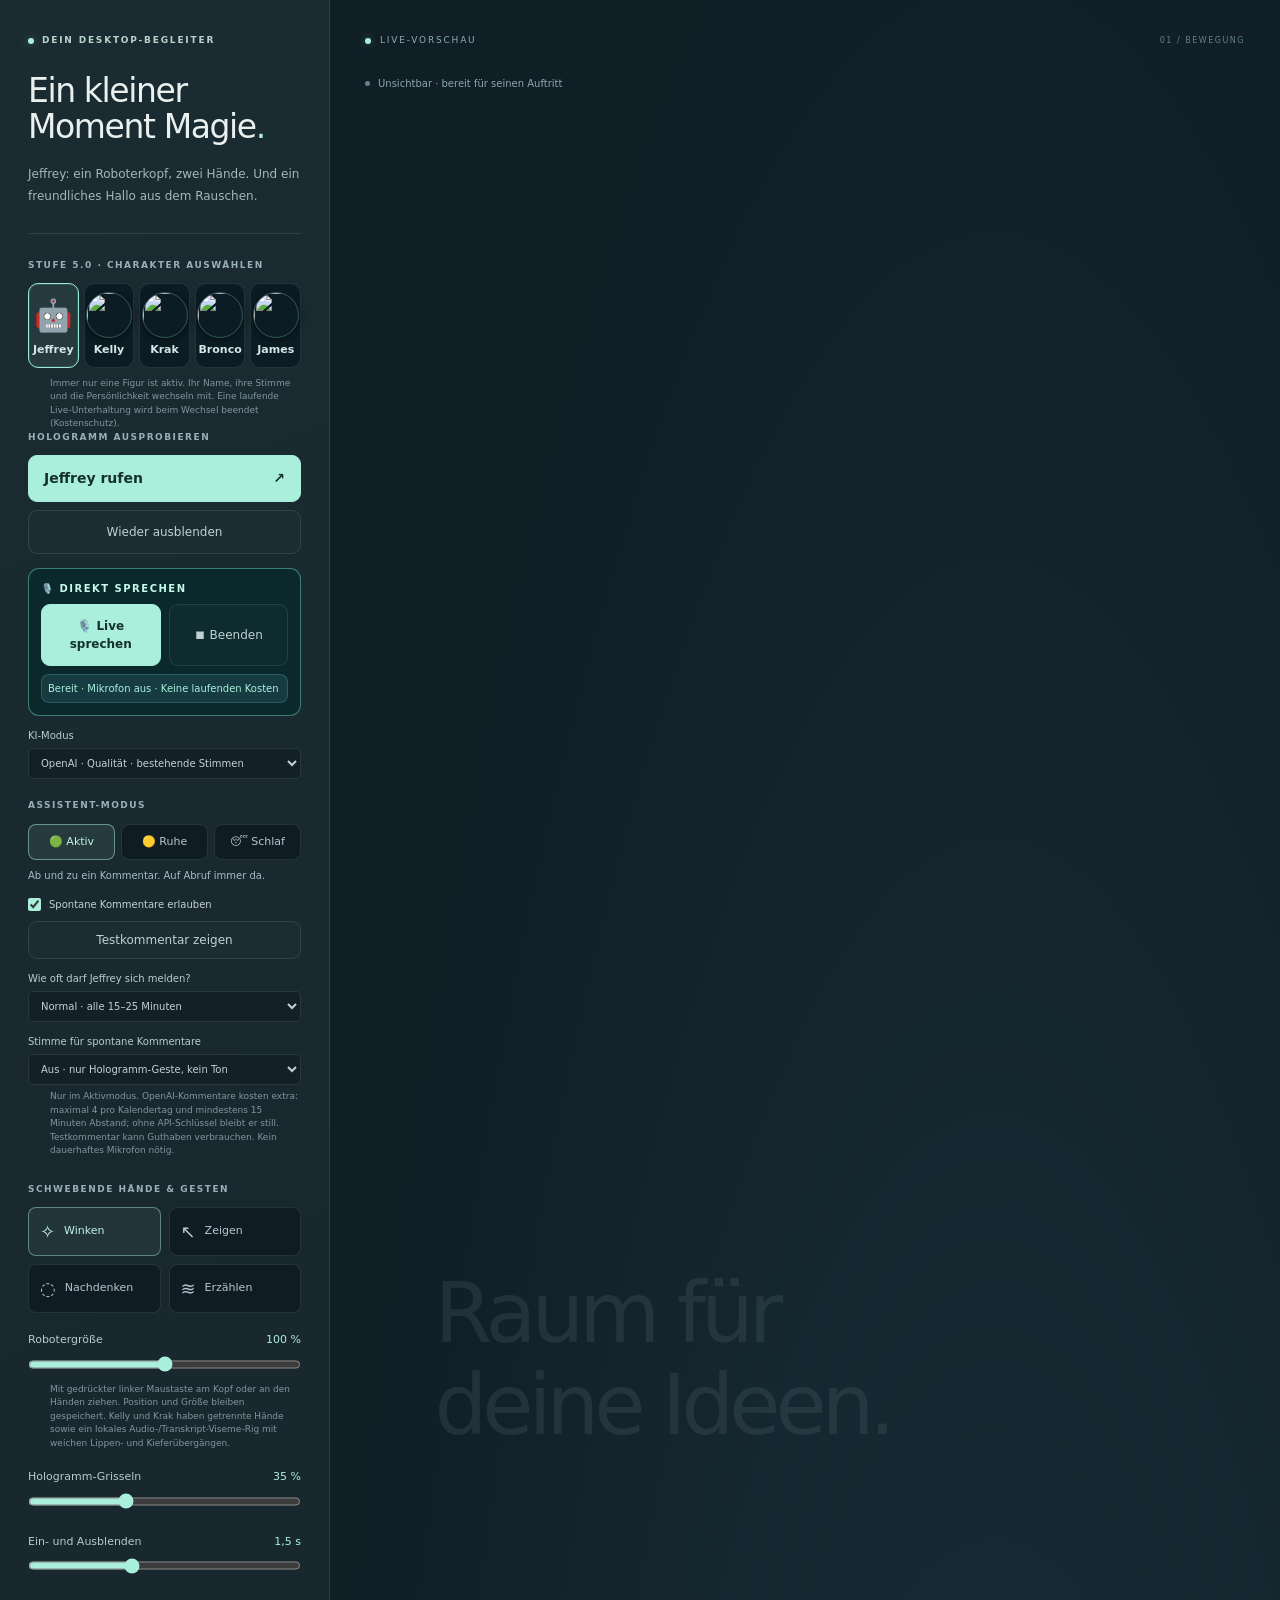
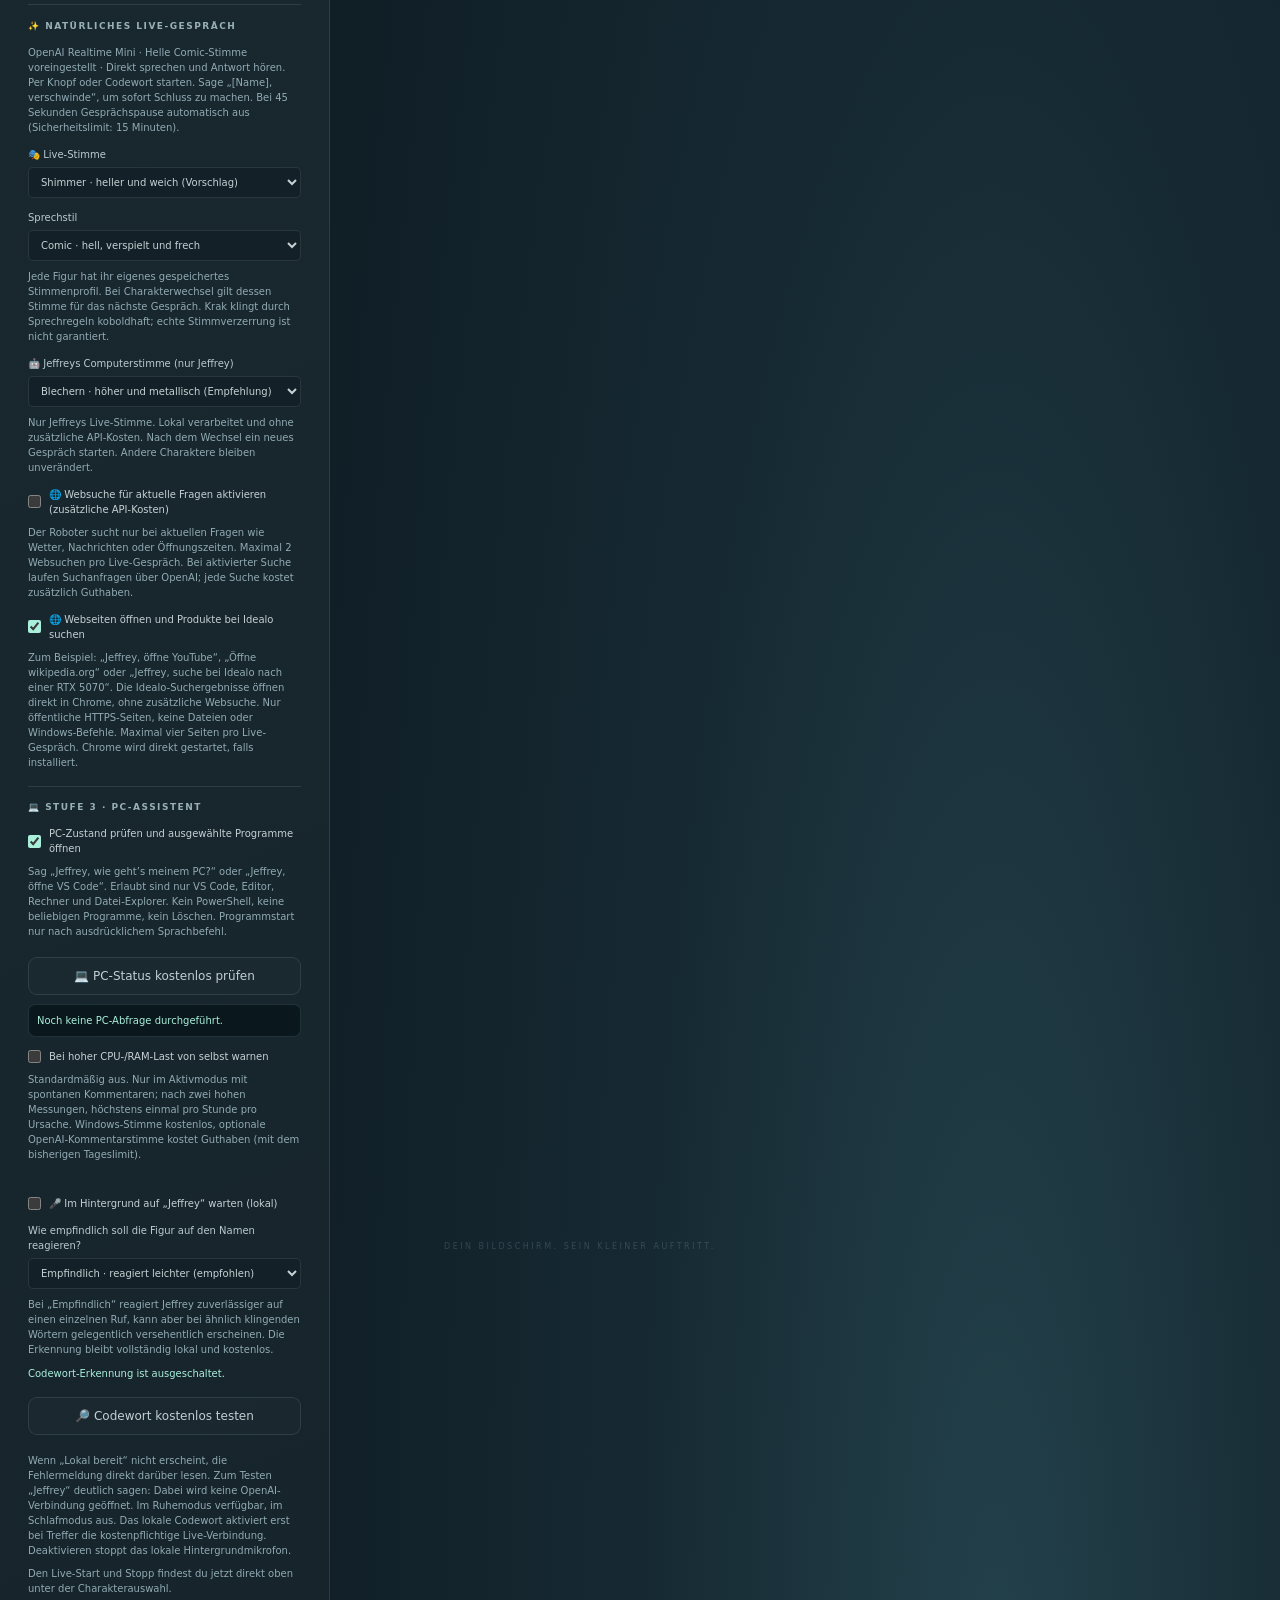
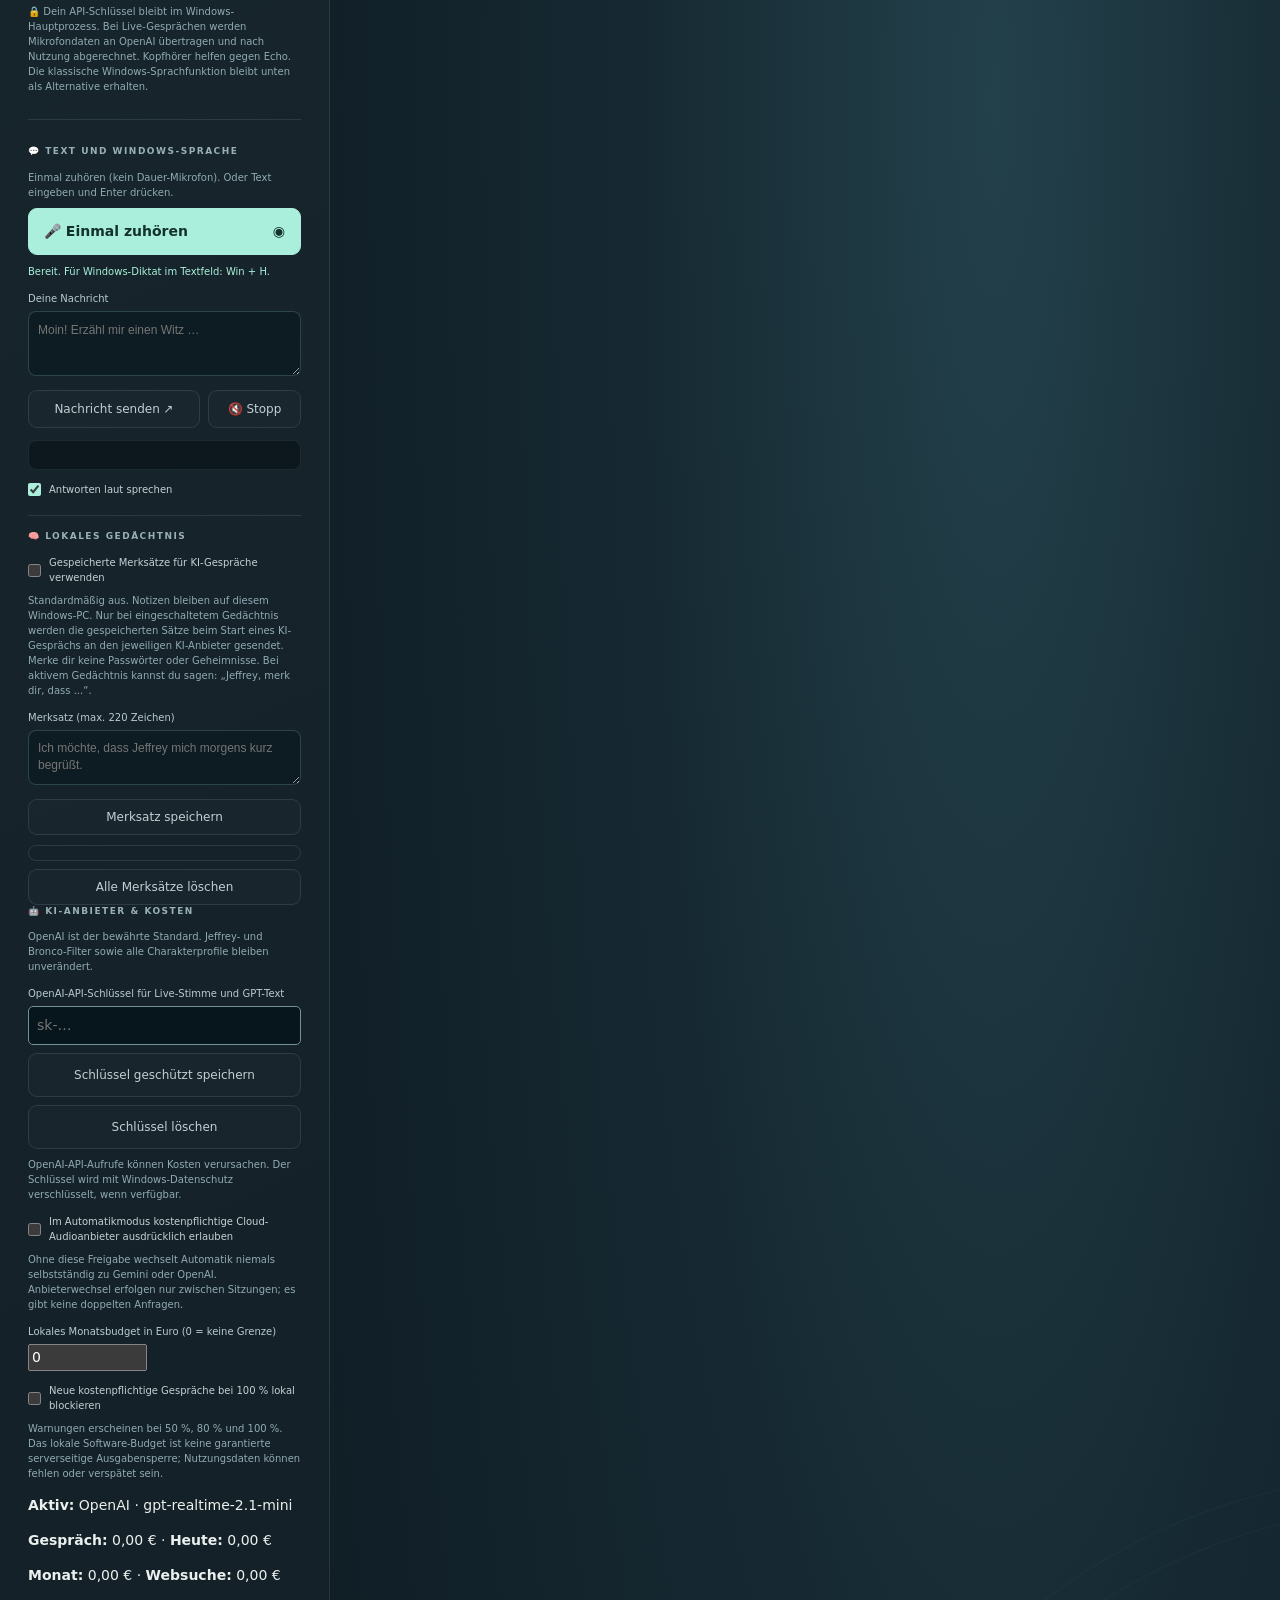
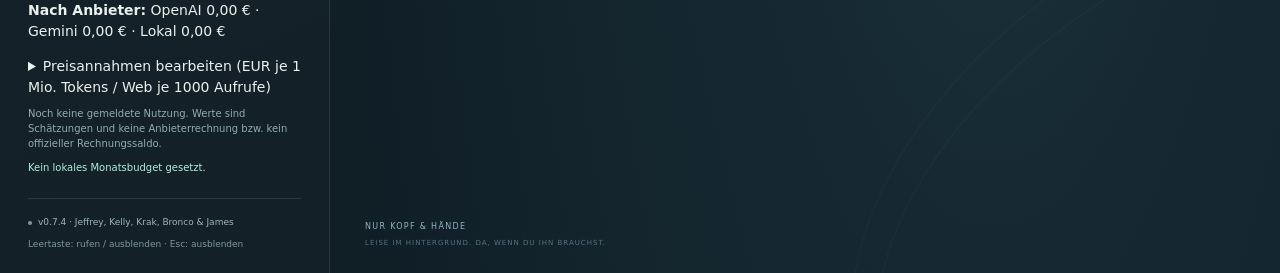
==== commit 1f87ff59: "Merge 178277ebc7fee8b103dda4b58e1d077360844bac into e2e34f96cc8402349eb8b97f6fc2b54c4adfc0a9" ====
--- a/index.html
+++ b/index.html
@@ -7,15 +7,10 @@
   <title>Jeffrey & Freunde · Desktop-Assistent</title>
   <link rel="stylesheet" href="style.css">
   <link rel="stylesheet" href="lip-sync.css">
-  <script src="locales/catalog.js" defer></script>
-  <script src="i18n.js" defer></script>
-  <script src="i18n-runtime.js" defer></script>
-  <script src="mouse-locales.js" defer></script>
   <script src="model.js" defer></script>
   <script src="lip-sync.js" defer></script>
   <script src="renderer.js" defer></script>
   <script src="voice-commands.js" defer></script>
-  <script src="mouse-commands.js" defer></script>
   <script src="bronco-voice.js" defer></script>
   <script src="jeffrey-voice.js" defer></script>
   <script src="realtime.js" defer></script>
@@ -56,30 +51,6 @@
           <option value="auto">Automatisch · Kosten optimieren</option>
         </select>
       </div>
-      <div class="language-settings" aria-label="Spracheinstellungen">
-        <label class="voice-label" for="ui-locale" data-i18n="language.ui">Bediensprache</label>
-        <select id="ui-locale" class="voice-select">
-          <option value="de-DE">Deutsch</option><option value="en-GB">English</option><option value="zh-CN">简体中文</option><option value="ja-JP">日本語</option><option value="es-ES">Español</option><option value="pt-BR">Português (Brasil)</option>
-        </select>
-        <label class="voice-label" for="conversation-language" data-i18n="language.conversation">KI-Gesprächssprache</label>
-        <select id="conversation-language" class="voice-select">
-          <option value="auto" data-i18n="language.automatic">Automatisch</option><option value="de-DE">Deutsch</option><option value="en-GB">English</option><option value="zh-CN">简体中文</option><option value="ja-JP">日本語</option><option value="es-ES">Español</option><option value="pt-BR">Português (Brasil)</option>
-        </select>
-        <p class="voice-hint" data-i18n="language.notice"></p>
-      </div>
-      <section class="mouse-panel" aria-label="Lokale Mauspositionierung">
-        <div class="section-title">KOORDINATENNETZ · WINDOWS</div>
-        <div class="voice-row"><button id="mouse-start" class="secondary" type="button">Raster anzeigen</button><button id="mouse-exit" class="secondary" type="button">Modus beenden</button></div>
-        <button id="mouse-stop" class="mouse-stop" type="button">■ Maus STOPP</button>
-        <p id="mouse-status" class="voice-hint" role="status">Aus · Keine Klicks. Im Koordinatenmodus hört Windows lokal zu; Live pausiert.</p>
-        <details><summary>Raster &amp; Bewegung einstellen</summary>
-          <label for="mouse-opacity" class="voice-label">Sichtbarkeit <output id="mouse-opacity-value">100 %</output></label>
-          <input id="mouse-opacity" type="range" min="0" max="100" step="1" value="100">
-          <label for="mouse-speed" class="voice-label">Bewegungsgeschwindigkeit (Pixel/Sekunde)</label><input id="mouse-speed" class="voice-input" type="number" min="200" max="3000" step="100" value="900">
-          <label for="mouse-depth" class="voice-label">Maximale Unterteilungstiefe (1–8, zusätzlich Pixelgrenze)</label><input id="mouse-depth" class="voice-input" type="number" min="1" max="8" step="1" value="4">
-          <p class="voice-hint">„Berta 3“, „links oben“, „Feld unterteilen“, „zurück“, „Raster ausblenden“. Bei 0 % bleibt die lokale Sprachsteuerung aktiv. „Koordinatennetz beenden“ schaltet sie aus.</p>
-        </details>
-      </section>
       <div class="section-title mode-title">ASSISTENT-MODUS</div>
       <div class="mode-grid" role="group" aria-label="Modus wählen">
         <button data-modechoice="active" aria-pressed="true">🟢 Aktiv</button>
@@ -207,11 +178,6 @@
         </div>
         <div class="provider-panel">
           <div class="section-title">🤖 KI-ANBIETER &amp; KOSTEN</div>
-          <details class="privacy-panel"><summary>Datenschutz · dauerhafte Zustimmungen</summary>
-            <p class="voice-hint">Nur für ausdrückliche Anfragen, getrennt nach Datenart und Empfänger. „Einmal erlauben“ gilt für genau eine Anfrage. Lokales Vorlesen benötigt keine Cloud-Zustimmung. Windows-Systemberechtigungen werden dadurch nicht ersetzt.</p>
-            <p id="privacy-screen-status" class="voice-hint"></p><button id="privacy-screen-revoke" type="button" class="secondary">Bildschirm-Freigabe widerrufen</button>
-            <p id="privacy-text-status" class="voice-hint"></p><button id="privacy-text-revoke" type="button" class="secondary">Text-Freigabe widerrufen</button>
-          </details>
           <p id="provider-description" class="voice-hint">OpenAI ist der bewährte Standard. Jeffrey- und Bronco-Filter sowie alle Charakterprofile bleiben unverändert.</p>
 
           <div id="local-provider-box" class="key-box" hidden>
--- a/style.css
+++ b/style.css
@@ -175,7 +175,3 @@
 @media(prefers-reduced-motion:reduce) {
   #robot .portrait-james .portrait-jaw {transform:none!important;transition:none!important;}
 }
-
-.mouse-panel{border:1px solid #42606b;border-radius:10px;padding:12px;margin:16px 0;background:#10202b}.mouse-panel .section-title{margin-top:0}.mouse-stop{width:100%;min-height:48px;margin:8px 0;background:#712e42;color:#fff;border:2px solid #ffabbc;border-radius:7px;font-size:18px;font-weight:800}.mouse-stop:focus-visible{outline:3px solid #fff;outline-offset:2px}.mouse-panel input[type=range]{width:100%}.mouse-panel summary,.privacy-panel summary{cursor:pointer;color:#b8e5e7}.mouse-panel output{float:right}.privacy-panel{border:1px solid #42606b;border-radius:7px;padding:10px;margin:12px 0}
-
-body,input,select,textarea,button{font-family:"Segoe UI","Microsoft YaHei","Yu Gothic",Meiryo,sans-serif}.language-settings{margin:12px 0;padding:10px 0}.language-settings select{width:100%;min-height:38px}html[lang^="zh"] .section-title,html[lang^="ja"] .section-title{letter-spacing:normal}
